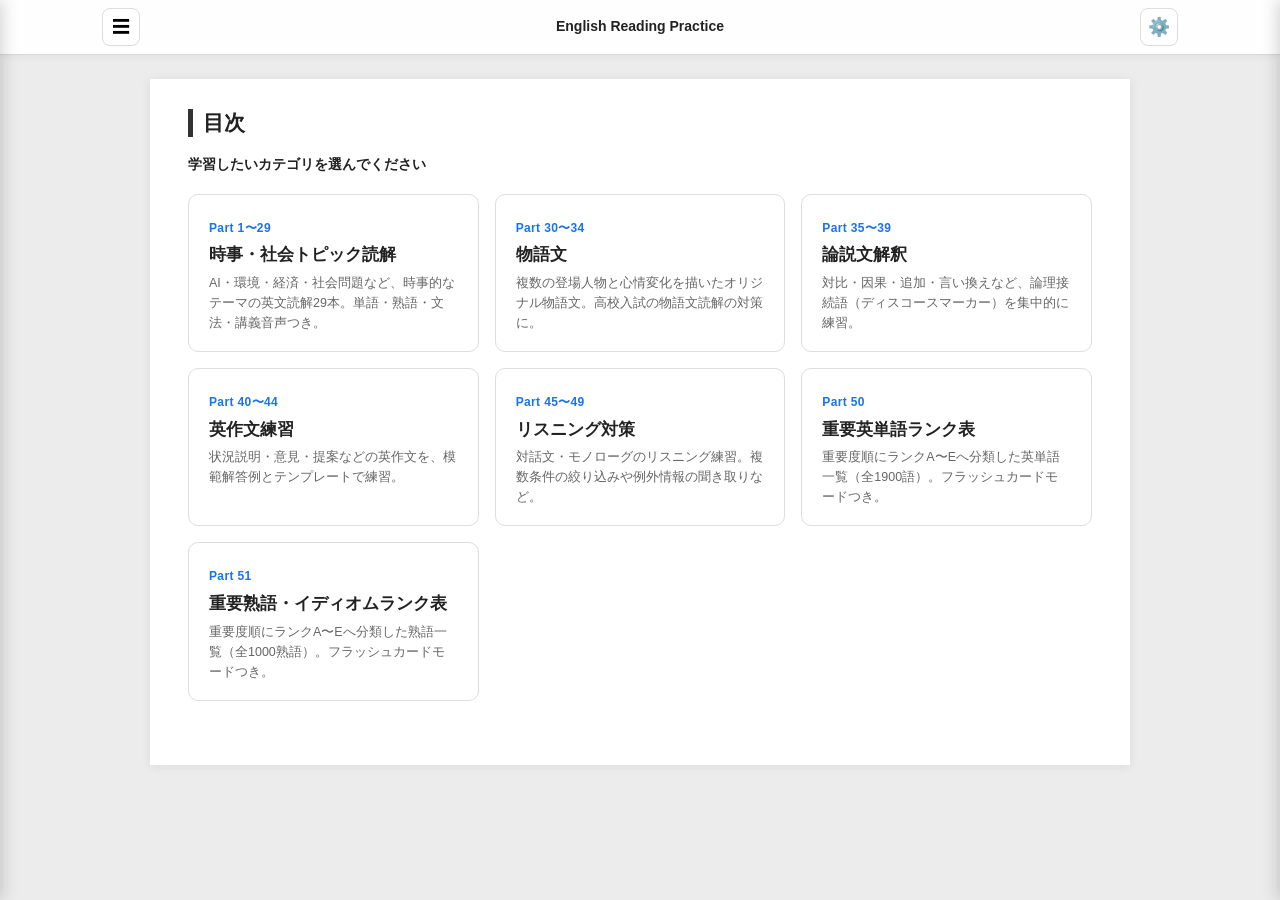
==== index.html @ 64e980f0 "voice更新 voice更新" ====
<!DOCTYPE html>

<html lang="ja">
<head>
<meta charset="utf-8"/>
<meta content="width=device-width, initial-scale=1, viewport-fit=cover" name="viewport"/>
<title>English Vocabulary &amp; Reading Practice</title>
<link href="https://egoaid.github.io/English-Vocabulary/" rel="canonical"/>
<meta content="https://egoaid.github.io/English-Vocabulary/" property="og:url"/>
<meta content="English Vocabulary &amp; Reading Practice" property="og:title"/>
<meta content="website" property="og:type"/>
<link href="manifest.json" rel="manifest"/>
<meta content="#222222" name="theme-color"/>
<meta content="yes" name="mobile-web-app-capable"/>
<meta content="yes" name="apple-mobile-web-app-capable"/>
<meta content="default" name="apple-mobile-web-app-status-bar-style"/>
<meta content="English Reading" name="apple-mobile-web-app-title"/>
<link href="icons/icon-192.png" rel="apple-touch-icon"/>
<link href="icons/icon-192.png" rel="icon" sizes="192x192" type="image/png"/>
<link href="icons/icon-512.png" rel="icon" sizes="512x512" type="image/png"/>
<link rel="stylesheet" href="styles.css"/>
</head>
<body>
<header class="screen-header">
<div class="screen-header-inner">
<button class="icon-btn" id="sidebarToggle" aria-label="目次を開く" title="目次">
<span class="icon-bars">&#9776;</span>
</button>
<strong class="app-title">English Reading Practice</strong>
<button class="icon-btn" id="settingsToggle" aria-label="設定を開く" title="設定">&#9881;&#65039;</button>
</div>
</header>

<div class="sidebar-backdrop" id="sidebarBackdrop"></div>
<aside class="sidebar" id="sidebar" aria-hidden="true">
<div class="sidebar-header">
<span>目次</span>
<button class="icon-btn" id="sidebarClose" aria-label="閉じる">&#10005;</button>
</div>
<nav class="sidebar-list" aria-label="Parts">
<a href="index.html" class="sidebar-link home-link"><span class="sidebar-num">&#127968;</span><span class="sidebar-title">ホーム（目次）</span></a>
<div class="sidebar-group-label">Part 1&ndash;29：時事・社会トピック読解</div>
<a href="reading-1.html#part-01" class="sidebar-link" data-target="part-01" data-file="reading-1.html"><span class="sidebar-num">01</span><span class="sidebar-title">Generative AI and English Learning</span></a>
<a href="reading-1.html#part-02" class="sidebar-link" data-target="part-02" data-file="reading-1.html"><span class="sidebar-num">02</span><span class="sidebar-title">Power Crisis and Renewable Energy</span></a>
<a href="reading-1.html#part-03" class="sidebar-link" data-target="part-03" data-file="reading-1.html"><span class="sidebar-num">03</span><span class="sidebar-title">Climate Change and Global Sustainability</span></a>
<a href="reading-1.html#part-04" class="sidebar-link" data-target="part-04" data-file="reading-1.html"><span class="sidebar-num">04</span><span class="sidebar-title">International Law and the Rule of Law</span></a>
<a href="reading-1.html#part-05" class="sidebar-link" data-target="part-05" data-file="reading-1.html"><span class="sidebar-num">05</span><span class="sidebar-title">Marriage Equality and Equal Rights</span></a>
<a href="reading-1.html#part-06" class="sidebar-link" data-target="part-06" data-file="reading-1.html"><span class="sidebar-num">06</span><span class="sidebar-title">Imperial Succession and Constitutional Monarchy</span></a>
<a href="reading-1.html#part-07" class="sidebar-link" data-target="part-07" data-file="reading-1.html"><span class="sidebar-num">07</span><span class="sidebar-title">Autonomous Weapons and Drone Warfare</span></a>
<a href="reading-1.html#part-08" class="sidebar-link" data-target="part-08" data-file="reading-1.html"><span class="sidebar-num">08</span><span class="sidebar-title">Korea-Japan Relations and Historical Memory</span></a>
<a href="reading-1.html#part-09" class="sidebar-link" data-target="part-09" data-file="reading-1.html"><span class="sidebar-num">09</span><span class="sidebar-title">China-Japan Relations and Economic Interdependence</span></a>
<a href="reading-1.html#part-10" class="sidebar-link" data-target="part-10" data-file="reading-1.html"><span class="sidebar-num">10</span><span class="sidebar-title">Nuclear Policy and Japan's Constitutional Debate</span></a>
<a href="reading-1.html#part-11" class="sidebar-link" data-target="part-11" data-file="reading-1.html"><span class="sidebar-num">11</span><span class="sidebar-title">Demographic Decline and an Aging Society</span></a>
<a href="reading-1.html#part-12" class="sidebar-link" data-target="part-12" data-file="reading-1.html"><span class="sidebar-num">12</span><span class="sidebar-title">Healthcare System Reform and Medical Challenges</span></a>
<a href="reading-1.html#part-13" class="sidebar-link" data-target="part-13" data-file="reading-1.html"><span class="sidebar-num">13</span><span class="sidebar-title">Childcare Support and Family Policy</span></a>
<a href="reading-1.html#part-14" class="sidebar-link" data-target="part-14" data-file="reading-1.html"><span class="sidebar-num">14</span><span class="sidebar-title">Hate Speech and Online Harassment</span></a>
<a href="reading-1.html#part-15" class="sidebar-link" data-target="part-15" data-file="reading-1.html"><span class="sidebar-num">15</span><span class="sidebar-title">Social Media and Political Polarization</span></a>
<a href="reading-1.html#part-16" class="sidebar-link" data-target="part-16" data-file="reading-1.html"><span class="sidebar-num">16</span><span class="sidebar-title">Democratic Backsliding and Authoritarianism</span></a>
<a href="reading-1.html#part-17" class="sidebar-link" data-target="part-17" data-file="reading-1.html"><span class="sidebar-num">17</span><span class="sidebar-title">Terrorism and National Security Responses</span></a>
<a href="reading-1.html#part-18" class="sidebar-link" data-target="part-18" data-file="reading-1.html"><span class="sidebar-num">18</span><span class="sidebar-title">Refugee Crisis and Humanitarian Obligations</span></a>
<a href="reading-1.html#part-19" class="sidebar-link" data-target="part-19" data-file="reading-1.html"><span class="sidebar-num">19</span><span class="sidebar-title">Labor Exploitation and Supply Chain Ethics</span></a>
<a href="reading-1.html#part-20" class="sidebar-link" data-target="part-20" data-file="reading-1.html"><span class="sidebar-num">20</span><span class="sidebar-title">Pandemic Preparedness and Public Health Resilience</span></a>
<a href="reading-1.html#part-21" class="sidebar-link" data-target="part-21" data-file="reading-1.html"><span class="sidebar-num">21</span><span class="sidebar-title">Mental Health and Psychological Resilience</span></a>
<a href="reading-1.html#part-22" class="sidebar-link" data-target="part-22" data-file="reading-1.html"><span class="sidebar-num">22</span><span class="sidebar-title">Automation, AI, and the Future of Work</span></a>
<a href="reading-1.html#part-23" class="sidebar-link" data-target="part-23" data-file="reading-1.html"><span class="sidebar-num">23</span><span class="sidebar-title">Space Exploration and International Cooperation</span></a>
<a href="reading-1.html#part-24" class="sidebar-link" data-target="part-24" data-file="reading-1.html"><span class="sidebar-num">24</span><span class="sidebar-title">Wealth Inequality and Economic Opportunity</span></a>
<a href="reading-1.html#part-25" class="sidebar-link" data-target="part-25" data-file="reading-1.html"><span class="sidebar-num">25</span><span class="sidebar-title">Language Diversity and Endangered Languages</span></a>
<a href="reading-1.html#part-26" class="sidebar-link" data-target="part-26" data-file="reading-1.html"><span class="sidebar-num">26</span><span class="sidebar-title">Study Abroad and Global Citizenship</span></a>
<a href="reading-1.html#part-27" class="sidebar-link" data-target="part-27" data-file="reading-1.html"><span class="sidebar-num">27</span><span class="sidebar-title">Ocean Conservation and Plastic Pollution</span></a>
<a href="reading-1.html#part-28" class="sidebar-link" data-target="part-28" data-file="reading-1.html"><span class="sidebar-num">28</span><span class="sidebar-title">Artificial Intelligence, Copyright, and Creative Work</span></a>
<a href="reading-1.html#part-29" class="sidebar-link" data-target="part-29" data-file="reading-1.html"><span class="sidebar-num">29</span><span class="sidebar-title">Gender Gap in the Workplace</span></a>
<div class="sidebar-group-label">Part 30&ndash;34：物語文</div>
<a href="reading-2.html#part-30" class="sidebar-link" data-target="part-30" data-file="reading-2.html"><span class="sidebar-num">30</span><span class="sidebar-title">物語文: Two Ways of Solving a Problem</span></a>
<a href="reading-2.html#part-31" class="sidebar-link" data-target="part-31" data-file="reading-2.html"><span class="sidebar-num">31</span><span class="sidebar-title">物語文: Finding a New Interest</span></a>
<a href="reading-2.html#part-32" class="sidebar-link" data-target="part-32" data-file="reading-2.html"><span class="sidebar-num">32</span><span class="sidebar-title">物語文: The Late Bicycle</span></a>
<a href="reading-2.html#part-33" class="sidebar-link" data-target="part-33" data-file="reading-2.html"><span class="sidebar-num">33</span><span class="sidebar-title">物語文: The Mosaic That Wouldn't Come Together</span></a>
<a href="reading-2.html#part-34" class="sidebar-link" data-target="part-34" data-file="reading-2.html"><span class="sidebar-num">34</span><span class="sidebar-title">物語文: A Question She Couldn't Answer</span></a>
<div class="sidebar-group-label">Part 35&ndash;39：論説文解釈</div>
<a href="reading-3.html#part-35" class="sidebar-link" data-target="part-35" data-file="reading-3.html"><span class="sidebar-num">35</span><span class="sidebar-title">論説文読解①: 対比・逆接の接続語</span></a>
<a href="reading-3.html#part-36" class="sidebar-link" data-target="part-36" data-file="reading-3.html"><span class="sidebar-num">36</span><span class="sidebar-title">論説文読解②: 因果関係の接続語</span></a>
<a href="reading-3.html#part-37" class="sidebar-link" data-target="part-37" data-file="reading-3.html"><span class="sidebar-num">37</span><span class="sidebar-title">論説文読解③: 追加の接続語</span></a>
<a href="reading-3.html#part-38" class="sidebar-link" data-target="part-38" data-file="reading-3.html"><span class="sidebar-num">38</span><span class="sidebar-title">論説文読解④: 言い換え・具体例の接続語</span></a>
<a href="reading-3.html#part-39" class="sidebar-link" data-target="part-39" data-file="reading-3.html"><span class="sidebar-num">39</span><span class="sidebar-title">論説文読解⑤: NOT型設問と文整序の総まとめ</span></a>
<div class="sidebar-group-label">Part 40&ndash;44：英作文練習</div>
<a href="reading-4.html#part-40" class="sidebar-link" data-target="part-40" data-file="reading-4.html"><span class="sidebar-num">40</span><span class="sidebar-title">英作文練習①: 二つの絵を比較する</span></a>
<a href="reading-4.html#part-41" class="sidebar-link" data-target="part-41" data-file="reading-4.html"><span class="sidebar-num">41</span><span class="sidebar-title">英作文練習②: 困っている人を助ける</span></a>
<a href="reading-4.html#part-42" class="sidebar-link" data-target="part-42" data-file="reading-4.html"><span class="sidebar-num">42</span><span class="sidebar-title">英作文練習③: 変化を説明する</span></a>
<a href="reading-4.html#part-43" class="sidebar-link" data-target="part-43" data-file="reading-4.html"><span class="sidebar-num">43</span><span class="sidebar-title">英作文練習④: 理由をつけて意見を述べる</span></a>
<a href="reading-4.html#part-44" class="sidebar-link" data-target="part-44" data-file="reading-4.html"><span class="sidebar-num">44</span><span class="sidebar-title">英作文練習⑤: 改善案を提案する</span></a>
<div class="sidebar-group-label">Part 45&ndash;49：リスニング対策</div>
<a href="reading-5.html#part-45" class="sidebar-link" data-target="part-45" data-file="reading-5.html"><span class="sidebar-num">45</span><span class="sidebar-title">リスニング対策①: 複数条件からの絞り込み</span></a>
<a href="reading-5.html#part-46" class="sidebar-link" data-target="part-46" data-file="reading-5.html"><span class="sidebar-num">46</span><span class="sidebar-title">リスニング対策②: 予定の調整と変更</span></a>
<a href="reading-5.html#part-47" class="sidebar-link" data-target="part-47" data-file="reading-5.html"><span class="sidebar-num">47</span><span class="sidebar-title">リスニング対策③: 施設・サービスの案内</span></a>
<a href="reading-5.html#part-48" class="sidebar-link" data-target="part-48" data-file="reading-5.html"><span class="sidebar-num">48</span><span class="sidebar-title">リスニング対策④: 順序・手順の説明</span></a>
<a href="reading-5.html#part-49" class="sidebar-link" data-target="part-49" data-file="reading-5.html"><span class="sidebar-num">49</span><span class="sidebar-title">リスニング対策⑤: 説明モノローグと例外情報</span></a>
<div class="sidebar-group-label">Part 50：重要英単語ランク表</div>
<a href="vocab-words.html#part-50" class="sidebar-link" data-target="part-50" data-file="vocab-words.html"><span class="sidebar-num">50</span><span class="sidebar-title">重要英単語ランク表（全1900語）</span></a>
<div class="sidebar-group-label">Part 51：重要熟語・イディオムランク表</div>
<a href="vocab-idioms.html#part-51" class="sidebar-link" data-target="part-51" data-file="vocab-idioms.html"><span class="sidebar-num">51</span><span class="sidebar-title">重要熟語・イディオムランク表（全1000熟語）</span></a>
</nav>
</aside>

<div class="settings-backdrop" id="settingsBackdrop"></div>
<aside class="settings-panel" id="settingsPanel" aria-hidden="true">
<div class="settings-header">
<span>設定</span>
<button class="icon-btn" id="settingsClose" aria-label="閉じる">&#10005;</button>
</div>
<div class="settings-body">
<button class="settings-btn" id="manualOpenBtn">&#128214; 使い方マニュアル</button>
<button class="settings-btn" id="printBtn">&#128424;&#65039; A4で印刷する</button>
<div class="settings-item">
<label for="rateSlider">読み上げ速度（英語・通常ボタン）</label>
<input id="rateSlider" max="1.1" min="0.5" step="0.05" type="range" value="0.92"/>
<span class="settings-value" id="rateValue">0.92</span>
</div>
<div class="settings-item">
<label for="slowRateSlider">読み上げ速度（英語・ゆっくりボタン）</label>
<input id="slowRateSlider" max="0.9" min="0.3" step="0.05" type="range" value="0.6"/>
<span class="settings-value" id="slowRateValue">0.60</span>
</div>
<div class="settings-item voice-select-item" id="maleVoiceSettingItem" style="display:none;">
<label for="maleVoiceSelect">男性の声</label>
<select id="maleVoiceSelect"></select>
<p class="settings-hint">Microsoft Online Natural音声 ※ Mac版Microsoft Edgeのみ</p>
</div>
<div class="settings-item voice-select-item" id="femaleVoiceSettingItem" style="display:none;">
<label for="femaleVoiceSelect">女性の声</label>
<select id="femaleVoiceSelect"></select>
<p class="settings-hint">Microsoft Online Natural音声 ※ Mac版Microsoft Edgeのみ</p>
</div>
<div class="settings-item settings-checkbox">
<label><input id="darkModeToggle" type="checkbox"/> ダークモード</label>
</div>
<div class="settings-item">
<label for="fsBgColorPicker">フルスクリーン暗記モードの背景色</label>
<input id="fsBgColorPicker" type="color" value="#0e1116"/>
</div>
<div class="settings-item">
<label for="fsHighlightColorPicker">単語ハイライトの色</label>
<input id="fsHighlightColorPicker" type="color" value="#ffd166"/>
</div>
<div class="settings-item">
<label for="fsHighlightStyleSelect">単語ハイライトの表示方法</label>
<select id="fsHighlightStyleSelect">
<option value="glow">光るエフェクト</option>
<option value="underline">下線</option>
</select>
</div>
<div class="settings-item">
<label for="fsRateSlider">フルスクリーン暗記モードの読み上げ速度</label>
<input id="fsRateSlider" max="1.5" min="0.3" step="0.05" type="range" value="0.50"/>
<span class="settings-value" id="fsRateValue">0.50</span>
</div>
<div class="settings-item">
<label for="fsMainFontSlider">フルスクリーン：英文・講義文の文字サイズ</label>
<input id="fsMainFontSlider" max="80" min="12" step="1" type="range" value="60"/>
<span class="settings-value" id="fsMainFontValue">60px</span>
</div>
<div class="settings-item">
<label for="fsMainTopMarginSlider">フルスクリーン：英文・講義文の上の余白</label>
<input id="fsMainTopMarginSlider" max="300" min="0" step="5" type="range" value="200"/>
<span class="settings-value" id="fsMainTopMarginValue">200px</span>
</div>
<div class="settings-item">
<label for="fsJaFontSlider">フルスクリーン：日本語字幕の文字サイズ</label>
<input id="fsJaFontSlider" max="60" min="10" step="1" type="range" value="40"/>
<span class="settings-value" id="fsJaFontValue">40px</span>
</div>
<div class="settings-item">
<label for="fsJaBottomMarginSlider">フルスクリーン：日本語字幕の下の余白</label>
<input id="fsJaBottomMarginSlider" max="250" min="0" step="5" type="range" value="150"/>
<span class="settings-value" id="fsJaBottomMarginValue">150px</span>
</div>
<div class="settings-item">
<label for="vocabFontSlider">単語帳・熟語帳の文字サイズ</label>
<input id="vocabFontSlider" max="24" min="10" step="1" type="range" value="14"/>
<span class="settings-value" id="vocabFontValue">14px</span>
</div>
<div class="settings-item">
<label for="fsCardRateSlider">フラッシュカードの読み上げ速度</label>
<input id="fsCardRateSlider" max="1.5" min="0.3" step="0.05" type="range" value="0.85"/>
<span class="settings-value" id="fsCardRateValue">0.85</span>
</div>
<div class="settings-item">
<label for="fsCardFontSlider">フラッシュカードの文字サイズ</label>
<input id="fsCardFontSlider" max="200" min="24" step="2" type="range" value="96"/>
<span class="settings-value" id="fsCardFontValue">96px</span>
</div>
<div class="settings-item settings-checkbox">
<label><input id="skipMasteredToggle" type="checkbox"/> フラッシュカードで暗記済みの単語・熟語を省略する</label>
</div>
<div class="settings-item settings-checkbox">
<label><input id="flashcardShuffleToggle" type="checkbox"/> フラッシュカードをランダムな順番で再生する</label>
</div>
<p class="settings-note">このアプリはオフラインでも利用できます（PWA対応）。ホーム画面に追加すると、アプリのように起動できます。</p>
</div>
</aside>

<div class="manual-overlay" id="manualOverlay" aria-hidden="true">
<div class="manual-dialog">
<div class="manual-header">
<span>使い方マニュアル</span>
<button class="icon-btn" id="manualCloseBtn" aria-label="閉じる">&#10005;</button>
</div>
<div class="manual-body">
<h3>本文中のマーカーの意味</h3>
<ul>
<li><strong>太字</strong> --- 重要単語。</li>
<li><strong class="idiom">波下線</strong> --- 熟語（Idiom Focuss）。</li>
<li><span class="ue-mark">青下線</span> --- Useful Expressions。</li>
<li><span class="gr-mark">緑点線</span> --- Grammar &amp; Reading Points。</li>
<li><span class="dm-mark">オレンジ点線</span> --- 論理接続語（ディスコースマーカー）。</li>
</ul>
<h3>フルスクリーン暗記モードの操作</h3>
<ul>
<li><strong>← / →キー</strong> --- 前後の項目に移動します。</li>
<li><strong>スペースキー</strong> --- 一時停止／再生を切り替えます。</li>
<li><strong>Escキー</strong> --- フルスクリーン暗記モードを終了します。</li>
<li>画面下部の <strong>⏮ ⏸ ⏭ ✕</strong> ボタンでも同じ操作ができます（✕ボタンで再生停止・終了します）。</li>
<li>1つのPartの再生が終わると、自動的に次のPartへ進みます。</li>
<li>発音中の英単語が光ってハイライトされ、日本語字幕が画面下に表示されます。ハイライトの色や表示方法（光るエフェクト／下線）は設定で変更できます。</li>
</ul>
<h3>読み上げボタンについて</h3>
<ul>
<li><strong>🔊 Listen / 🐢 Slow / 🔊 日本語 / 🔊 講義を聞く</strong> --- クリックすると再生が始まり、ボタンが点滅して「⏹ STOP」の表示に変わります。もう一度クリックすると停止します。</li>
<li>対話文では、話者ごとに声（男性・女性）が自動的に切り替わります。</li>
</ul>
<h3>一括再生・フルスクリーン暗記モード</h3>
<ul>
<li><strong>▶ この課を一括再生</strong> --- そのPartの英文・日本語訳・講義を順番に音声で流します。</li>
<li><strong>⛶ フルスクリーン暗記モード</strong> --- 全画面表示で、字幕とハイライトを見ながら暗記できます。</li>
</ul>
<h3>フラッシュカードで学習（単語・熟語ランク表）</h3>
<ul>
<li><strong>🎴 フラッシュカードで学習</strong> --- そのランクの単語（または熟語）を1つずつ全画面表示し、英語→日本語の順に読み上げます。</li>
<li>各単語・熟語の右上にある <strong>チェックマーク</strong> をタップすると「暗記済み」として記録できます（背景がグレーになり、文字に取り消し線が入ります）。</li>
<li>設定で「暗記済みを省略する」をオンにすると、チェック済みの単語・熟語はフラッシュカードで再生されなくなります。</li>
<li>設定で「ランダムな順番で再生する」をオンにすると、毎回シャッフルされた順番でカードが再生されます。</li>
</ul>
<h3>設定でできること</h3>
<ul>
<li>読み上げ速度（通常・ゆっくり・フルスクリーン・フラッシュカード）の変更</li>
<li>フルスクリーン暗記モード／フラッシュカードの文字サイズ・余白の変更（スマホとPCで別々に記憶されます）</li>
<li>フルスクリーン暗記モードの背景色・単語ハイライトの色と表示方法（光るエフェクト／下線）の変更</li>
<li>フラッシュカードで「暗記済み」をチェックした単語・熟語を省略する機能のオン・オフ</li>
<li>フラッシュカードをランダムな順番で再生する機能のオン・オフ</li>
<li>ダークモードの切り替え</li>
<li>Mac版Microsoft Edgeでは、より自然な発音の音声（男性・女性）を選択できる場合があります（下記参照）</li>
</ul>
<h3>Microsoft Online Natural音声について</h3>
<p>このアプリでは、<strong>Mac版Microsoft Edge</strong>でMicrosoft Online Natural音声が利用可能な場合、設定パネルに「男性の声」「女性の声」の選択欄が表示され、より自然な英語音声を選べます。</p>
<p><strong>現在、アプリでMicrosoft Online Natural音声を選択できるのはMac版Microsoft Edgeのみです。</strong>Chrome、Safari、Firefox、Windows版Edge、およびその他の環境では、この選択欄自体が表示されず、その環境で利用可能な通常の英語音声が自動的に使用されます（読み上げ自体はどのブラウザでも変わらず利用できます）。</p>
<p>Microsoft Online Natural音声はインターネット経由で提供されるため、ネットワーク環境などによって利用できない場合があります。その場合はアプリが自動的に通常の音声に切り替えます。</p>
</div>
</div>
</div>


<main>
<div class="pages-container" id="pagesContainer">
<section class="part" id="home">
<h2>目次</h2>
<h3>学習したいカテゴリを選んでください</h3>
<div class="category-grid">
<a href="reading-1.html" class="category-card"><span class="cat-range">Part 1〜29</span><h3>時事・社会トピック読解</h3><p>AI・環境・経済・社会問題など、時事的なテーマの英文読解29本。単語・熟語・文法・講義音声つき。</p></a><a href="reading-2.html" class="category-card"><span class="cat-range">Part 30〜34</span><h3>物語文</h3><p>複数の登場人物と心情変化を描いたオリジナル物語文。高校入試の物語文読解の対策に。</p></a><a href="reading-3.html" class="category-card"><span class="cat-range">Part 35〜39</span><h3>論説文解釈</h3><p>対比・因果・追加・言い換えなど、論理接続語（ディスコースマーカー）を集中的に練習。</p></a><a href="reading-4.html" class="category-card"><span class="cat-range">Part 40〜44</span><h3>英作文練習</h3><p>状況説明・意見・提案などの英作文を、模範解答例とテンプレートで練習。</p></a><a href="reading-5.html" class="category-card"><span class="cat-range">Part 45〜49</span><h3>リスニング対策</h3><p>対話文・モノローグのリスニング練習。複数条件の絞り込みや例外情報の聞き取りなど。</p></a><a href="vocab-words.html" class="category-card"><span class="cat-range">Part 50</span><h3>重要英単語ランク表</h3><p>重要度順にランクA〜Eへ分類した英単語一覧（全1900語）。フラッシュカードモードつき。</p></a><a href="vocab-idioms.html" class="category-card"><span class="cat-range">Part 51</span><h3>重要熟語・イディオムランク表</h3><p>重要度順にランクA〜Eへ分類した熟語一覧（全1000熟語）。フラッシュカードモードつき。</p></a>
</div>
</section>
</div>
</main>

<div class="fullscreen-player" id="fullscreenPlayer" aria-hidden="true">
<div class="fs-header">
<div class="fs-part-title" id="fsPartTitle"></div>
<span class="fs-lang-badge" id="fsLangBadge"></span>
</div>
<div class="fs-body">
<div class="fs-subtitle" id="fsSubtitle"></div>
</div>
<div class="fs-ja-subtitle" id="fsJaSubtitle"></div>
<div class="fs-controls">
<button type="button" id="fsPrevBtn" class="fs-nav-btn" title="前へ（←キー）">⏮</button>
<button type="button" id="fsPlayPauseBtn">⏸ 一時停止</button>
<button type="button" id="fsNextBtn" class="fs-nav-btn" title="次へ（→キー）">⏭</button>
<button type="button" id="fsCloseBtn">✕ 閉じる</button>
</div>
</div>

<script src="app.js"></script>
</body>
</html>
---- styles.css ----
:root {
    --ink: #222;
    --muted: #666;
    --line: #d9d9d9;
    --soft: #f5f5f5;
    --english-bg: #fafafa;
    --translation-bg: #f6f8fa;
    --fs-bg-color: #0e1116;
    --fs-main-font-size: 60px;
    --fs-main-top-margin: 200px;
    --fs-ja-font-size: 40px;
    --fs-ja-bottom-margin: 150px;
    --fs-card-font-size: 96px;
    --vocab-font-size: 14px;
  }

  * { box-sizing: border-box; }

  html {
    scroll-behavior: smooth;
  }

  body {
    margin: 0;
    color: var(--ink);
    background: #ececec;
    font-family: -apple-system, BlinkMacSystemFont, "Hiragino Sans",
      "Yu Gothic", "Noto Sans JP", "Meiryo", sans-serif;
    line-height: 1.7;
  }

  .screen-header {
    position: sticky;
    top: 0;
    z-index: 10;
    background: rgba(255,255,255,.96);
    border-bottom: 1px solid var(--line);
    box-shadow: 0 1px 8px rgba(0,0,0,.06);
  }

  .screen-header-inner {
    max-width: 1100px;
    margin: 0 auto;
    padding: 10px 18px;
  }

  .screen-title {
    display: flex;
    justify-content: space-between;
    gap: 12px;
    align-items: center;
  }

  .screen-title strong {
    font-size: 15px;
  }

  .print-button {
    border: 1px solid #aaa;
    background: white;
    border-radius: 6px;
    padding: 6px 11px;
    cursor: pointer;
  }

  .toc {
    display: flex;
    flex-wrap: wrap;
    gap: 6px;
    margin-top: 8px;
  }

  .toc a {
    color: #333;
    text-decoration: none;
    border: 1px solid #ddd;
    background: #fff;
    border-radius: 5px;
    padding: 2px 7px;
    font-size: 12px;
  }

  main {
    max-width: 980px;
    margin: 24px auto 60px;
    background: white;
    padding: 30px 38px;
    box-shadow: 0 1px 10px rgba(0,0,0,.08);
  }

  .cover {
    padding-bottom: 18px;
    margin-bottom: 22px;
    border-bottom: 2px solid #222;
  }

  .cover h1 {
    margin: 0 0 7px;
    font-family: Georgia, "Times New Roman", serif;
    font-size: 28px;
    line-height: 1.25;
  }

  .cover p {
    margin: 0;
    color: var(--muted);
    font-size: 13px;
  }

  .part {
    margin: 0 0 34px;
    break-inside: auto;
  }

  .part + .part {
    border-top: 1px solid #bbb;
    padding-top: 24px;
  }

  h2 {
    margin: 0 0 17px;
    font-size: 21px;
    line-height: 1.35;
    border-left: 5px solid #333;
    padding-left: 10px;
    break-after: avoid;
  }

  h3 {
    margin: 18px 0 9px;
    font-size: 14px;
    line-height: 1.35;
    break-after: avoid;
  }

  .para-pair {
    margin: 0 0 13px;
    break-inside: avoid;
    page-break-inside: avoid;
  }

  .english,
  .translation {
    padding: 10px 13px;
  }

  .english {
    background: var(--english-bg);
    border: 1px solid #e1e1e1;
    border-bottom: 0;
    font-family: Georgia, "Times New Roman", "Yu Mincho", serif;
    font-size: 12.2pt;
    line-height: 1.62;
  }

  .translation {
    background: var(--translation-bg);
    border: 1px solid #e1e1e1;
    color: #444;
    font-size: 10.4pt;
    line-height: 1.65;
  }

  strong {
    font-weight: 700;
  }

  .study-grid {
    margin-top: 16px;
  }

  .study-section {
    margin-top: 14px;
    break-inside: avoid;
    page-break-inside: avoid;
  }

  .vocab-grid {
    display: grid;
    grid-template-columns: repeat(3, minmax(0, 1fr));
    border-top: 1px solid var(--line);
    border-left: 1px solid var(--line);
  }

  .vocab-item {
    position: relative;
    padding: 7px 26px 7px 8px;
    border-right: 1px solid var(--line);
    border-bottom: 1px solid var(--line);
    display: flex;
    flex-direction: column;
    gap: 2px;
    font-size: var(--vocab-font-size, 14px);
    line-height: 1.45;
  }
  .mastered-check {
    position: absolute;
    top: 5px;
    right: 5px;
    width: 18px;
    height: 18px;
    border: 1px solid #c7c7c7;
    border-radius: 4px;
    background: #fff;
    cursor: pointer;
    font-size: 12px;
    line-height: 1;
    padding: 0;
    color: transparent;
    display: flex;
    align-items: center;
    justify-content: center;
    transition: background-color .15s ease, border-color .15s ease, color .15s ease;
  }
  .mastered-check:hover {
    border-color: #1a73e8;
  }
  .vocab-item.mastered {
    background: #f4f7fb;
  }
  .vocab-item.mastered .mastered-check {
    background: #1a73e8;
    border-color: #1a73e8;
    color: #fff;
  }
  .vocab-item.mastered .word,
  .vocab-item.mastered .meaning {
    opacity: .5;
    text-decoration: line-through;
  }
  body.dark-mode .mastered-check {
    background: #24262c;
    border-color: #3a3d44;
  }
  body.dark-mode .vocab-item.mastered {
    background: #20242b;
  }
  body.dark-mode .vocab-item.mastered .mastered-check {
    background: #3f8cff;
    border-color: #3f8cff;
  }
  .vocab-item-head {
    display: flex;
    align-items: center;
    gap: 6px;
  }

  .vocab-item .word {
    font-family: Georgia, "Times New Roman", serif;
    font-weight: 700;
    white-space: nowrap;
  }

  .vocab-item .meaning {
    color: #555;
    padding-left: 28px;
  }
  .vocab-speak-btn {
    border: 1px solid #bbb;
    background: #fff;
    border-radius: 50%;
    width: 22px;
    height: 22px;
    min-width: 22px;
    cursor: pointer;
    font-size: 11px;
    line-height: 1;
    padding: 0;
    display: inline-flex;
    align-items: center;
    justify-content: center;
  }
  .vocab-speak-btn:hover {
    background: #eef3ff;
    border-color: #1a73e8;
  }
  .vocab-speak-btn.speaking {
    background: #eaf1ff;
    border-color: #1a73e8;
    animation: speakPulse 1.15s ease-in-out infinite;
  }
  .rank-nav {
    display: flex;
    flex-wrap: wrap;
    gap: 8px;
    margin: 4px 0 18px;
    position: sticky;
    top: 0;
    background: #fff;
    padding: 8px 0;
    z-index: 5;
  }
  .rank-nav a {
    border: 1px solid #ccc;
    border-radius: 16px;
    padding: 5px 16px;
    text-decoration: none;
    color: #333;
    font-size: 13px;
    font-weight: 600;
  }
  .rank-nav a:hover {
    background: #eef3ff;
    border-color: #1a73e8;
  }
  .rank-heading {
    margin: 30px 0 4px;
    padding: 8px 12px;
    background: #f0f4fa;
    border-left: 5px solid #1a73e8;
    font-size: 16px;
    scroll-margin-top: 60px;
  }
  .rank-heading .rank-desc {
    font-weight: 400;
    font-size: 12.5px;
    color: #666;
    margin-left: 8px;
  }
  body.dark-mode .rank-nav {
    background: #1f2126;
  }
  body.dark-mode .rank-heading {
    background: #1c2a38;
  }
  body.dark-mode .vocab-speak-btn {
    background: #24262c;
    color: #e6e6e6;
    border-color: #3a3d44;
  }

  .compact-list {
    margin: 0;
    padding-left: 20px;
    font-size: 10pt;
    line-height: 1.55;
  }

  .compact-list li {
    margin: 3px 0;
  }

  .grammar-section {
    margin-bottom: 3px;
  }

  strong.idiom {
    text-decoration: underline;
    text-decoration-style: wavy;
    text-decoration-color: #c0392b;
    text-underline-offset: 3px;
  }
  .ue-mark {
    border-bottom: 2px solid #1a73e8;
    padding-bottom: 1px;
  }
  .gr-mark {
    border-bottom: 2px dashed #2e7d32;
    padding-bottom: 1px;
  }
  .dm-mark {
    border-bottom: 2px dotted #e65100;
    padding-bottom: 1px;
    color: #b34700;
  }
  .ja-audio-line {
    margin: -2px 0 8px;
  }
  .batch-play-bar {
    display: flex;
    flex-wrap: wrap;
    gap: 8px;
    margin: 0 0 14px;
  }
  .batch-play-btn {
    display: inline-flex;
    align-items: center;
    gap: 6px;
    border: 1px solid #1a73e8;
    background: #eef3ff;
    color: #1a4fb4;
    border-radius: 16px;
    padding: 6px 14px;
    cursor: pointer;
    font-size: 12.5px;
    font-weight: 600;
  }
  .batch-play-btn:hover {
    background: #dbe7ff;
  }
  .batch-play-btn.fullscreen-btn {
    border-color: #444;
    background: #f2f2f2;
    color: #222;
  }
  .batch-play-btn.fullscreen-btn:hover {
    background: #e4e4e4;
  }
  .batch-play-btn.playing {
    background: #1a73e8;
    color: #fff;
  }
  body.dark-mode .batch-play-btn {
    background: #1c2a38;
    color: #cfe0ff;
  }
  body.dark-mode .batch-play-btn.fullscreen-btn {
    background: #262626;
    color: #eee;
  }

  /* ---------- Fullscreen memorization player ---------- */
  .fullscreen-player {
    display: none;
    position: fixed;
    inset: 0;
    z-index: 200;
    background: var(--fs-bg-color, #0e1116);
    color: #f4f4f4;
    flex-direction: column;
    box-sizing: border-box;
    text-align: center;
    overflow: hidden;
  }
  .fullscreen-player.open {
    display: flex;
  }
  .fs-header {
    flex: 0 0 auto;
    padding: max(10px, env(safe-area-inset-top)) 6vw 2px;
  }
  .fs-part-title {
    font-size: 13px;
    letter-spacing: .04em;
    color: #9fb4d8;
    text-align: center;
  }
  .fs-lang-badge {
    display: none;
    font-size: 13px;
    font-weight: 600;
    letter-spacing: .04em;
    color: #ffd27f;
    border: 1px solid #ffd27f;
    border-radius: 12px;
    padding: 2px 14px;
    margin-top: 6px;
  }
  .fs-lang-badge.show {
    display: inline-block;
  }
  .fs-body {
    flex: 1 1 auto;
    min-height: 0;
    display: flex;
    align-items: flex-start;
    justify-content: center;
    overflow: hidden;
    padding: 0 4vw 30px;
  }
  .fs-subtitle {
    font-size: clamp(14px, var(--fs-main-font-size, 32px), 68px);
    line-height: 1.55;
    font-family: Georgia, "Times New Roman", "Hiragino Sans", "Noto Sans JP", serif;
    max-width: 88vw;
    max-height: 100%;
    overflow: visible;
    word-wrap: break-word;
    padding: 28px 16px 0;
    box-sizing: border-box;
    margin-top: var(--fs-main-top-margin, 10px);
  }
  .fs-word {
    display: inline-block;
    border-radius: 6px;
    padding: 0 4px;
    /* The 3px transparent border-bottom lives on the base rule (not just
       .active) so its width never changes when .active is toggled -- only
       its color does. If the border-bottom were added only in .active,
       the border-width would jump from 0 to 3px instantly (width isn't in
       the transition list) while border-color was still animating in from
       its default "currentColor", producing a one-frame flash of a solid
       underline before it faded to transparent in glow mode. */
    border-bottom: 3px solid transparent;
    transition: background-color .25s ease, box-shadow .25s ease, color .25s ease, border-color .25s ease;
  }
  .fs-word.active {
    background-color: rgba(var(--fs-highlight-rgb, 255, 209, 102), 0.32);
    box-shadow: 0 0 22px 6px rgba(var(--fs-highlight-rgb, 255, 209, 102), 0.45);
    color: #fff8e6;
  }
  /* Alternative highlight style: a plain underline instead of the glow,
     selectable from Settings for readers who find the glow distracting. */
  .fullscreen-player.highlight-underline .fs-word.active {
    background-color: transparent;
    box-shadow: none;
    color: #fff;
    border-bottom-color: rgba(var(--fs-highlight-rgb, 255, 209, 102), 0.95);
    /* Square off the underline's ends: .fs-word normally has a 6px
       border-radius (for the glow style's rounded highlight box), but that
       same radius also curves the bottom-left/bottom-right corners of the
       border-bottom line, making the underline's ends look rounded. */
    border-radius: 0;
  }
  .fs-ja-subtitle {
    flex: 0 0 auto;
    margin: 0 6vw var(--fs-ja-bottom-margin, 10px);
    background: rgba(0, 0, 0, 0.55);
    color: #ffe9b3;
    font-size: clamp(11px, var(--fs-ja-font-size, 20px), 44px);
    line-height: 1.5;
    font-family: "Hiragino Sans", "Yu Gothic", "Noto Sans JP", sans-serif;
    padding: 9px 18px;
    border-radius: 10px;
    max-width: 88vw;
    display: none;
  }
  .fs-ja-subtitle.show {
    display: block;
    align-self: center;
  }
  .fs-controls {
    flex: 0 0 auto;
    display: flex;
    align-items: center;
    justify-content: center;
    gap: 10px;
    flex-wrap: wrap;
    padding: 6px 4vw max(14px, env(safe-area-inset-bottom));
  }
  .fs-controls button {
    border: 1px solid #556277;
    background: #1a1f28;
    color: #f4f4f4;
    border-radius: 22px;
    padding: 9px 18px;
    font-size: 14px;
    cursor: pointer;
  }
  .fs-controls button:hover {
    background: #263042;
  }
  .fs-controls button.fs-nav-btn {
    padding: 9px 15px;
    font-size: 16px;
  }
  @media (max-width: 700px) {
    .fs-header { padding-top: max(8px, env(safe-area-inset-top)); }
    .fs-subtitle { padding: 16px 8px 0; }
    .fs-ja-subtitle { margin-left: 4vw; margin-right: 4vw; }
    .fs-controls button { padding: 8px 13px; font-size: 13px; }
    .fs-controls button.fs-nav-btn { padding: 8px 12px; }
  }
  @media print {
    .batch-play-bar, .fullscreen-player, .ja-audio-line, .mastered-check {
      display: none !important;
    }
  }

  /* Flashcard mode: word/meaning are shown alone, so center them both
     horizontally and vertically instead of using the paragraph-style
     top-anchored layout (with its large margin) meant for reading passages. */
  .fullscreen-player.card-mode .fs-body {
    align-items: center;
  }
  .fullscreen-player.card-mode .fs-subtitle {
    margin: 0;
    padding: 0 20px;
    width: 100%;
    max-width: 92vw;
    display: flex;
    align-items: center;
    justify-content: center;
    text-align: center;
    line-height: 1.35;
    font-size: clamp(18px, var(--fs-card-font-size, 96px), 200px);
  }

  .audio-line {
    margin: 0 0 4px;
  }
  .speak-btn {
    display: inline-flex;
    align-items: center;
    gap: 5px;
    border: 1px solid #bbb;
    background: #fff;
    border-radius: 14px;
    padding: 3px 10px;
    cursor: pointer;
    font-size: 11px;
    color: #333;
    line-height: 1.4;
  }
  .speak-btn:hover {
    background: #eef3ff;
    border-color: #1a73e8;
  }
  .speak-btn.speaking {
    background: #eaf1ff;
    border-color: #1a73e8;
    color: #0b3f9e;
    font-weight: 600;
    animation: speakPulse 1.15s ease-in-out infinite;
  }
  @keyframes speakPulse {
    0%, 100% { box-shadow: 0 0 0 0 rgba(26,115,232,0.35); }
    50% { box-shadow: 0 0 0 7px rgba(26,115,232,0); }
  }
  body.dark-mode .speak-btn.speaking {
    background: #1c2a38;
    color: #cfe0ff;
  }
  .speak-btn.lecture-speak-btn {
    margin-bottom: 8px;
  }
  .lecture-section {
    margin-top: 14px;
    background: #f2f6fb;
    border: 1px solid #d7e3f0;
    border-radius: 4px;
    padding: 10px 14px 12px;
  }
  .lecture-section h3 {
    margin-top: 0;
  }
  .lecture-script p {
    margin: 0 0 8px;
    font-size: 10.3pt;
    line-height: 1.75;
    color: #222;
  }
  @media print {
    .speak-btn, .lecture-section {
      display: none !important;
    }
  }
  .legend {
    font-size: 11px;
    color: #444;
    margin-top: 10px;
    display: flex;
    flex-wrap: wrap;
    gap: 14px;
  }
  .legend span.key {
    display: inline-flex;
    align-items: center;
    gap: 5px;
  }
  .legend .swatch {
    padding: 0 4px;
  }
  @media print {
    .legend { font-size: 8pt; }
  }

  @media (max-width: 700px) {
    main {
      margin: 0;
      padding: 22px 17px 40px;
      box-shadow: none;
    }
    .screen-header-inner {
      padding: 9px 12px;
    }
    .vocab-grid {
      grid-template-columns: repeat(2, minmax(0, 1fr));
    }
    .english {
      font-size: 11.5pt;
    }
  }

  @media print {
    @page {
      size: A4;
      margin: 12mm 12mm 13mm 12mm;
    }

    html, body {
      background: white !important;
    }

    body {
      font-size: 10pt;
    }

    .screen-header {
      display: none !important;
    }

    main {
      max-width: none;
      margin: 0;
      padding: 0;
      box-shadow: none;
      background: white;
    }

    .cover {
      padding-bottom: 9px;
      margin-bottom: 14px;
    }

    .cover h1 {
      font-size: 20pt;
    }

    .cover p {
      font-size: 9pt;
    }

    .part {
      margin-bottom: 20px;
    }

    .part + .part {
      padding-top: 14px;
    }

    h2 {
      font-size: 15pt;
      margin-bottom: 10px;
    }

    h3 {
      font-size: 10.5pt;
      margin: 11px 0 6px;
    }

    .para-pair {
      margin-bottom: 8px;
      break-inside: avoid;
      page-break-inside: avoid;
    }

    .english {
      padding: 7px 9px;
      font-size: 10.2pt;
      line-height: 1.48;
    }

    .translation {
      padding: 6px 9px;
      font-size: 8.8pt;
      line-height: 1.5;
    }

    .vocab-item {
      padding: 4px 6px;
      font-size: 8.2pt;
      line-height: 1.35;
    }

    .compact-list {
      font-size: 8.3pt;
      line-height: 1.4;
    }

    .compact-list li {
      margin: 1px 0;
    }

    .study-section {
      margin-top: 9px;
    }

    /*
      The important print rule:
      an English paragraph and its Japanese translation are one unit.
      They are not allowed to split across printed pages.
    */
    .para-pair {
      break-inside: avoid-page;
      page-break-inside: avoid;
    }

    h2, h3 {
      break-after: avoid-page;
      page-break-after: avoid;
    }
  }



@media print {
  @page {
    size: A4 portrait;
    margin: 10mm;
  }

  html, body {
    width: 210mm;
    margin: 0;
    padding: 0;
  }

  /* Each chapter/major section is kept together on one printed page. */
  .chapter,
  section.chapter,
  .lesson,
  .part,
  .unit {
    break-before: page;
    page-break-before: always;
    break-inside: avoid;
    page-break-inside: avoid;
    height: 277mm;
    max-height: 277mm;
    overflow: hidden;
    box-sizing: border-box;
  }

  /* Prevent the first chapter from creating a blank page. */
  body > .chapter:first-child,
  body > section.chapter:first-child,
  body > .lesson:first-child,
  body > .part:first-child,
  body > .unit:first-child {
    break-before: auto;
    page-break-before: auto;
  }

  /* Keep the complete Grammar & Reading Points block together on A4. */
  .study-grid {
    break-inside: avoid-page;
    page-break-inside: avoid;
    display: block;
  }

  .study-section,
  .grammar-section {
    break-inside: avoid-page;
    page-break-inside: avoid;
  }

  .reading-section,
  .example,
  .question,
  .card {
    break-inside: avoid-page;
    page-break-inside: avoid;
  }

  /* If there is not enough room at the bottom of an A4 page,
     move the entire study block instead of cutting Grammar & Reading Points. */
  .part {
    orphans: 4;
    widows: 4;
  }

  .study-grid {
    break-before: auto;
    break-after: auto;
  }

  .study-grid > .study-section + .study-section {
    break-before: avoid-page;
    page-break-before: avoid;
  }
  /* Compact the study-point blocks for A4 printing so they fit without being cut. */
  .study-grid .study-section,
  .study-grid .grammar-section,
  .study-grid .study-section h3,
  .study-grid .grammar-section h3,
  .study-grid .study-section li,
  .study-grid .grammar-section li {
    font-size: 8pt !important;
  }

  /* The bold English expressions were visually too large because
     <strong> can retain a larger inherited print size. */
  .study-grid .study-section strong,
  .study-grid .grammar-section strong {
    font-size: 8pt !important;
    line-height: 1.15 !important;
  }

  .study-grid .study-section h3,
  .study-grid .grammar-section h3 {
    margin-top: 0 !important;
    margin-bottom: 4px !important;
  }

  .study-grid .study-section,
  .study-grid .grammar-section {
    margin-top: 6px !important;
    margin-bottom: 3px !important;
  }

  .study-grid .compact-list {
    margin-top: 0 !important;
    margin-bottom: 0 !important;
  }

  .study-grid .compact-list li {
    margin: 1px 0 !important;
  }

}



:root {
  /* 印刷時の文字サイズ。ここを変更すると全体を調整できます。 */
  --print-font-size: 12pt;
}

@media print {
  /* 印刷時は、この1つのパラメーターを基準に全テキストを拡大・縮小する。
     個別クラスに設定された固定値より優先させるため !important を使用。 */
  body,
  body * {
    font-size: var(--print-font-size) !important;
  }

  /* 見出しなどは本文より相対的に大きくする。
     これらも同じパラメーターから計算するので一括調整可能。 */
  h1 { font-size: calc(var(--print-font-size) * 1.8) !important; }
  h2 { font-size: calc(var(--print-font-size) * 1.5) !important; }
  h3 { font-size: calc(var(--print-font-size) * 1.15) !important; }

  /* 印刷用パラメーターを変更した際にも行間を確保 */
  body * {
    line-height: 1.45;
  }
}



@media print {
  .study-grid .study-section,
  .study-grid .grammar-section,
  .study-grid .study-section h3,
  .study-grid .grammar-section h3,
  .study-grid .study-section li,
  .study-grid .grammar-section li,
  .study-grid .study-section strong,
  .study-grid .grammar-section strong {
    font-size: 8pt !important;
  }
  .study-grid .study-section,
  .study-grid .grammar-section {
    line-height: 1.25 !important;
  }
}



@media print {
  .study-grid .study-section,
  .study-grid .grammar-section,
  .study-grid .study-section h3,
  .study-grid .grammar-section h3,
  .study-grid .study-section li,
  .study-grid .grammar-section li,
  .study-grid .study-section strong,
  .study-grid .grammar-section strong {
    font-size: 8pt !important;
    line-height: 1.25 !important;
  }
}



@media print {
  .study-grid .study-section,
  .study-grid .grammar-section,
  .study-grid .study-section h3,
  .study-grid .grammar-section h3,
  .study-grid .study-section li,
  .study-grid .grammar-section li,
  .study-grid .study-section strong,
  .study-grid .grammar-section strong {
    font-size: 8pt !important;
    line-height: 1.25 !important;
  }
}



@media print {
  .study-grid .study-section,
  .study-grid .grammar-section,
  .study-grid .study-section h3,
  .study-grid .grammar-section h3,
  .study-grid .study-section li,
  .study-grid .grammar-section li,
  .study-grid .study-section strong,
  .study-grid .grammar-section strong {
    font-size: 8pt !important;
    line-height: 1.25 !important;
  }
}



@media print {
  .study-grid .study-section,
  .study-grid .grammar-section,
  .study-grid .study-section h3,
  .study-grid .grammar-section h3,
  .study-grid .study-section li,
  .study-grid .grammar-section li,
  .study-grid .study-section strong,
  .study-grid .grammar-section strong {
    font-size: 8pt !important;
    line-height: 1.25 !important;
  }
}



  /* ---------- Compact header ---------- */
  .screen-header-inner {
    display: flex;
    align-items: center;
    justify-content: space-between;
    gap: 10px;
    padding: 8px 12px;
  }
  .icon-btn {
    border: 1px solid #ddd;
    background: #fff;
    border-radius: 8px;
    width: 38px;
    height: 38px;
    font-size: 18px;
    line-height: 1;
    display: inline-flex;
    align-items: center;
    justify-content: center;
    cursor: pointer;
    flex: 0 0 auto;
  }
  .icon-btn:hover { background: #f2f2f2; }
  .app-title {
    font-size: 14px;
    flex: 1 1 auto;
    text-align: center;
    white-space: nowrap;
    overflow: hidden;
    text-overflow: ellipsis;
  }

  /* ---------- Sidebar (table of contents) ---------- */
  .sidebar {
    position: fixed;
    top: 0;
    left: 0;
    bottom: 0;
    width: 280px;
    max-width: 82vw;
    background: #fff;
    box-shadow: 2px 0 16px rgba(0,0,0,.18);
    transform: translateX(-100%);
    transition: transform .25s ease;
    z-index: 60;
    display: flex;
    flex-direction: column;
  }
  .sidebar.open { transform: translateX(0); }
  .sidebar-header {
    display: flex;
    align-items: center;
    justify-content: space-between;
    padding: 12px 14px;
    border-bottom: 1px solid #e5e5e5;
    font-weight: 700;
  }
  .sidebar-list {
    overflow-y: auto;
    flex: 1 1 auto;
    padding: 6px 0;
  }
  .sidebar-link {
    display: flex;
    align-items: baseline;
    gap: 8px;
    padding: 10px 14px;
    text-decoration: none;
    color: #222;
    border-left: 3px solid transparent;
    font-size: 13px;
    line-height: 1.4;
  }
  .sidebar-link:hover { background: #f5f5f5; }
  .sidebar-link.active {
    border-left-color: #1a73e8;
    background: #eef3ff;
    font-weight: 700;
  }
  .sidebar-num {
    flex: 0 0 auto;
    color: #888;
    font-family: Georgia, serif;
    font-size: 11px;
  }
  .sidebar-backdrop, .settings-backdrop {
    position: fixed;
    inset: 0;
    background: rgba(0,0,0,.35);
    opacity: 0;
    pointer-events: none;
    transition: opacity .25s ease;
    z-index: 55;
  }
  .sidebar-backdrop.open, .settings-backdrop.open {
    opacity: 1;
    pointer-events: auto;
  }

  /* ---------- Settings panel ---------- */
  .settings-panel {
    position: fixed;
    top: 0;
    right: 0;
    bottom: 0;
    width: 300px;
    max-width: 86vw;
    background: #fff;
    box-shadow: -2px 0 16px rgba(0,0,0,.18);
    transform: translateX(100%);
    transition: transform .25s ease;
    z-index: 60;
    display: flex;
    flex-direction: column;
  }
  .settings-panel.open { transform: translateX(0); }
  .settings-header {
    display: flex;
    align-items: center;
    justify-content: space-between;
    padding: 12px 14px;
    border-bottom: 1px solid #e5e5e5;
    font-weight: 700;
  }
  .settings-body {
    padding: 16px;
    overflow-y: auto;
  }
  .settings-btn {
    display: block;
    width: 100%;
    padding: 10px 12px;
    margin-bottom: 18px;
    border: 1px solid #aaa;
    background: #fff;
    border-radius: 8px;
    font-size: 14px;
    cursor: pointer;
  }
  .settings-btn:hover { background: #f2f2f2; }
  .settings-item {
    margin-bottom: 18px;
  }
  .settings-item label {
    display: block;
    font-size: 12.5px;
    color: #444;
    margin-bottom: 6px;
  }
  .settings-item input[type="range"] {
    width: 100%;
  }
  .settings-item select {
    width: 100%;
    padding: 6px 8px;
    border: 1px solid #ccc;
    border-radius: 6px;
    background: #fff;
    font-size: 13px;
    color: var(--ink);
  }
  body.dark-mode .settings-item select {
    background: #24262c;
    border-color: #3a3d44;
    color: #e6e6e6;
  }
  .settings-value {
    font-size: 11px;
    color: #888;
  }
  .settings-hint {
    font-size: 10.5px;
    color: #888;
    margin: 5px 0 0;
  }
  body.dark-mode .settings-hint { color: #999; }
  .settings-checkbox label {
    display: flex;
    align-items: center;
    gap: 8px;
  }
  .settings-note {
    font-size: 11.5px;
    color: #777;
    line-height: 1.6;
    border-top: 1px solid #eee;
    padding-top: 12px;
    margin-top: 8px;
  }

  /* ---------- Manual (usage instructions) overlay ---------- */
  .manual-overlay {
    display: none;
    position: fixed;
    inset: 0;
    z-index: 300;
    background: rgba(0, 0, 0, 0.55);
    align-items: center;
    justify-content: center;
    padding: 24px 16px;
    box-sizing: border-box;
  }
  .manual-overlay.open {
    display: flex;
  }
  .manual-dialog {
    background: #fff;
    color: #222;
    width: 100%;
    max-width: 560px;
    max-height: 84vh;
    border-radius: 12px;
    box-shadow: 0 8px 40px rgba(0,0,0,.35);
    display: flex;
    flex-direction: column;
    overflow: hidden;
  }
  .manual-header {
    display: flex;
    align-items: center;
    justify-content: space-between;
    padding: 14px 16px;
    border-bottom: 1px solid #e5e5e5;
    font-weight: 700;
    flex: 0 0 auto;
  }
  .manual-body {
    padding: 16px 20px 22px;
    overflow-y: auto;
  }
  .manual-body h3 {
    margin: 18px 0 8px;
    font-size: 14px;
  }
  .manual-body h3:first-child {
    margin-top: 0;
  }
  .manual-body ul {
    margin: 0;
    padding-left: 20px;
    font-size: 13px;
    line-height: 1.7;
  }
  .manual-body li {
    margin: 4px 0;
  }
  body.dark-mode .manual-dialog {
    background: #1f2126;
    color: #e6e6e6;
  }
  body.dark-mode .manual-header {
    border-color: #34363c;
  }

  /* ---------- Slow-speech button ---------- */
  .audio-line {
    display: flex;
    gap: 6px;
    flex-wrap: wrap;
  }
  .slow-btn {
    opacity: .85;
  }

  /* ---------- Dark mode ---------- */
  body.dark-mode {
    background: #16181c;
  }
  body.dark-mode main,
  body.dark-mode .sidebar,
  body.dark-mode .settings-panel,
  body.dark-mode .screen-header {
    background: #1f2126;
    color: #e6e6e6;
  }
  body.dark-mode .english {
    background: #24262c;
    border-color: #34363c;
  }
  body.dark-mode .translation {
    background: #202329;
    border-color: #34363c;
    color: #c7c7c7;
  }
  body.dark-mode .lecture-section {
    background: #1c2a38;
    border-color: #2a3b4d;
  }
  body.dark-mode .sidebar-link { color: #e6e6e6; }
  body.dark-mode .sidebar-link:hover { background: #2a2d33; }
  body.dark-mode .icon-btn,
  body.dark-mode .settings-btn { background: #24262c; color: #e6e6e6; border-color: #3a3d44; }

  /* ---------- Mobile: one Part per swipeable page ---------- */
  @media screen and (max-width: 700px) {
    main {
      padding: 0;
      margin: 0;
    }
    .pages-container {
      display: flex;
      flex-direction: row;
      overflow-x: auto;
      overflow-y: hidden;
      scroll-snap-type: x mandatory;
      -webkit-overflow-scrolling: touch;
      scroll-behavior: smooth;
      height: calc(100vh - var(--header-h, 52px));
      height: calc(100dvh - var(--header-h, 52px));
    }
    .pages-container > .cover,
    .pages-container > .part {
      flex: 0 0 100%;
      width: 100%;
      max-width: 100%;
      scroll-snap-align: start;
      scroll-snap-stop: always;
      overflow-y: auto;
      -webkit-overflow-scrolling: touch;
      box-sizing: border-box;
      padding: 20px 17px 40px;
    }
    .pages-container > .part + .part {
      border-top: none;
      padding-top: 20px;
    }
  }

  @media print {
    .icon-btn, .sidebar, .sidebar-backdrop,
    .settings-panel, .settings-backdrop {
      display: none !important;
    }
    .pages-container,
    .pages-container > .cover,
    .pages-container > .part {
      display: block !important;
      height: auto !important;
      max-height: none !important;
      overflow: visible !important;
      width: auto !important;
    }
  }

/* ---------- Multi-page sidebar additions ---------- */
.sidebar-group-label {
  padding: 12px 14px 4px;
  font-size: 11px;
  font-weight: 700;
  color: #888;
  letter-spacing: .03em;
  border-top: 1px solid #eee;
  margin-top: 4px;
}
.sidebar-group-label:first-of-type {
  border-top: none;
  margin-top: 0;
}
.sidebar-link.home-link {
  font-weight: 700;
  border-bottom: 1px solid #eee;
  padding-bottom: 12px;
  margin-bottom: 4px;
}
body.dark-mode .sidebar-group-label {
  color: #9aa4b2;
  border-color: #34363c;
}
body.dark-mode .sidebar-link.home-link {
  border-color: #34363c;
}

/* ---------- Landing page category cards ---------- */
.category-grid {
  display: grid;
  grid-template-columns: repeat(auto-fill, minmax(260px, 1fr));
  gap: 16px;
  margin-top: 20px;
}
.category-card {
  display: block;
  border: 1px solid #ddd;
  border-radius: 10px;
  padding: 18px 20px;
  text-decoration: none;
  color: inherit;
  background: #fff;
  transition: box-shadow .2s ease, border-color .2s ease;
}
.category-card:hover {
  box-shadow: 0 4px 16px rgba(0,0,0,.1);
  border-color: #1a73e8;
}
.category-card .cat-range {
  font-size: 12px;
  color: #1a73e8;
  font-weight: 700;
  letter-spacing: .03em;
}
.category-card h3 {
  margin: 4px 0 6px;
  font-size: 17px;
}
.category-card p {
  margin: 0;
  font-size: 12.5px;
  color: #666;
  line-height: 1.6;
}
body.dark-mode .category-card {
  background: #1f2126;
  border-color: #34363c;
}
body.dark-mode .category-card p {
  color: #aab;
}

/* ---------- Vocab flashcard fullscreen mode ---------- */
.rank-flashcard-btn {
  display: inline-flex;
  align-items: center;
  gap: 6px;
  border: 1px solid #1a73e8;
  background: #eef3ff;
  color: #1a4fb4;
  border-radius: 16px;
  padding: 5px 14px;
  cursor: pointer;
  font-size: 12.5px;
  font-weight: 600;
  margin-left: 10px;
}
.rank-flashcard-btn:hover {
  background: #dbe7ff;
}
.vocab-loading {
  padding: 30px;
  text-align: center;
  color: #888;
  font-size: 14px;
}
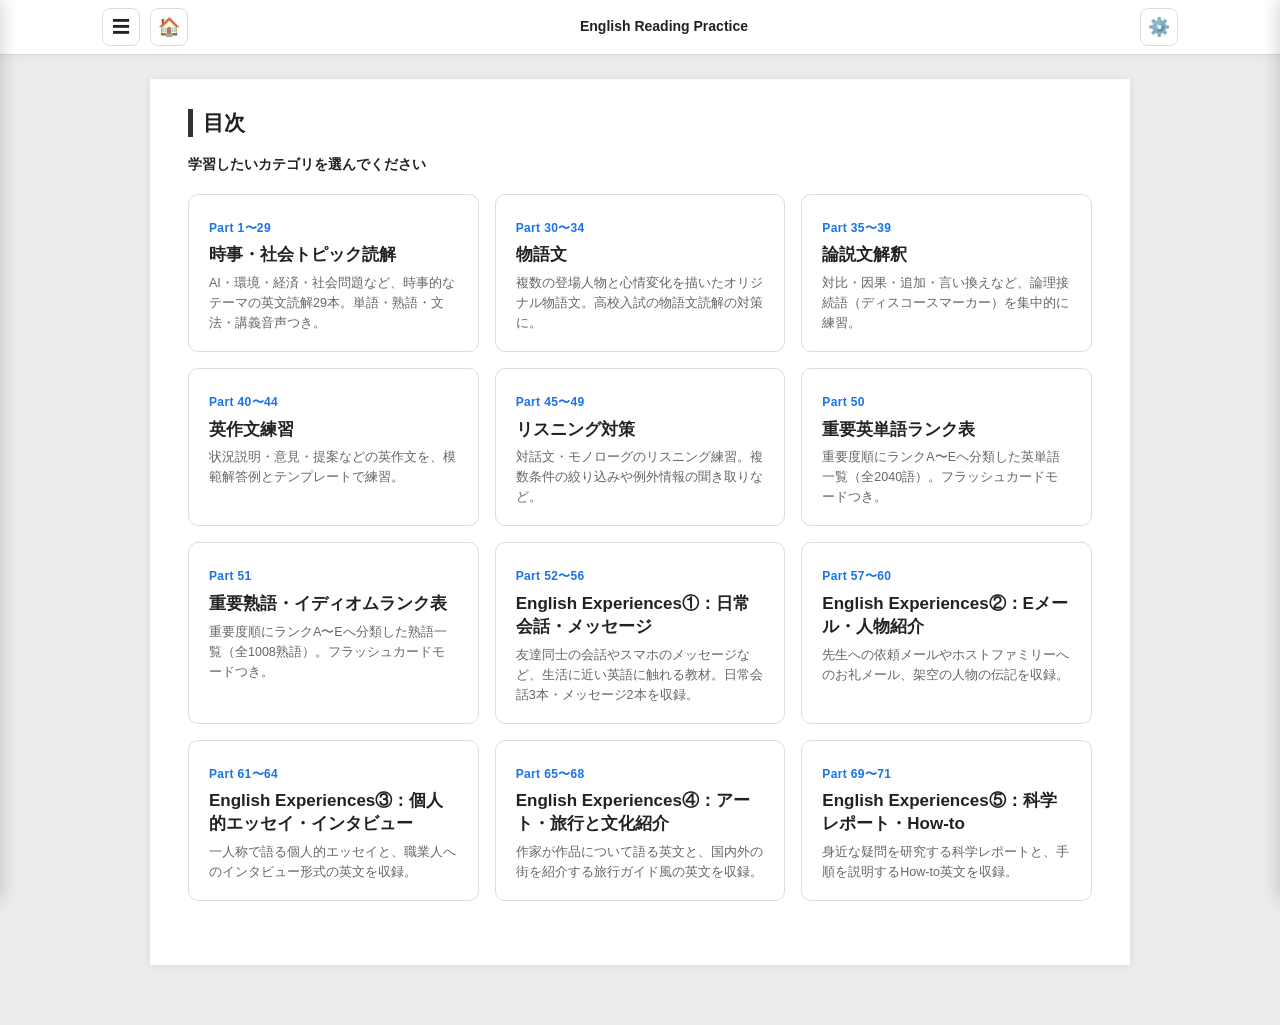
==== commit 0fc4356a: "v1 v1" ====
--- a/index.html
+++ b/index.html
@@ -4,21 +4,62 @@
 <head>
 <meta charset="utf-8"/>
 <meta content="width=device-width, initial-scale=1, viewport-fit=cover" name="viewport"/>
-<title>English Vocabulary &amp; Reading Practice</title>
+<title>English Reading Practice｜英文読解と語彙学習の英語学習アプリ</title>
+<meta content="英文と日本語訳を段落ごとに対応させたオリジナル読解教材と、英単語・熟語のランク別学習をまとめた無料の英語学習アプリ。音声読み上げ、フルスクリーン暗記モードで英検・高校入試対策に。" name="description"/>
+<meta content="index,follow" name="robots"/>
 <link href="https://egoaid.github.io/English-Vocabulary/" rel="canonical"/>
+<meta content="ja_JP" property="og:locale"/>
 <meta content="https://egoaid.github.io/English-Vocabulary/" property="og:url"/>
-<meta content="English Vocabulary &amp; Reading Practice" property="og:title"/>
+<meta content="English Reading Practice｜英文読解と語彙学習の英語学習アプリ" property="og:title"/>
+<meta content="英文と日本語訳を段落ごとに対応させたオリジナル読解教材と、英単語・熟語のランク別学習をまとめた無料の英語学習アプリ。音声読み上げ、フルスクリーン暗記モードで英検・高校入試対策に。" property="og:description"/>
 <meta content="website" property="og:type"/>
+<meta content="English Reading Practice" property="og:site_name"/>
+<meta content="https://egoaid.github.io/English-Vocabulary/icons/og-image.png" property="og:image"/>
+<meta content="1200" property="og:image:width"/>
+<meta content="630" property="og:image:height"/>
+<meta content="summary_large_image" name="twitter:card"/>
+<meta content="English Reading Practice｜英文読解と語彙学習の英語学習アプリ" name="twitter:title"/>
+<meta content="英文と日本語訳を段落ごとに対応させたオリジナル読解教材と、英単語・熟語のランク別学習をまとめた無料の英語学習アプリ。音声読み上げ、フルスクリーン暗記モードで英検・高校入試対策に。" name="twitter:description"/>
+<meta content="https://egoaid.github.io/English-Vocabulary/icons/og-image.png" name="twitter:image"/>
 <link href="manifest.json" rel="manifest"/>
 <meta content="#222222" name="theme-color"/>
 <meta content="yes" name="mobile-web-app-capable"/>
 <meta content="yes" name="apple-mobile-web-app-capable"/>
 <meta content="default" name="apple-mobile-web-app-status-bar-style"/>
 <meta content="English Reading" name="apple-mobile-web-app-title"/>
-<link href="icons/icon-192.png" rel="apple-touch-icon"/>
+<link href="icons/apple-touch-icon-180.png" rel="apple-touch-icon"/>
+<link href="icons/favicon-32.png" rel="icon" sizes="32x32" type="image/png"/>
+<link href="icons/favicon-16.png" rel="icon" sizes="16x16" type="image/png"/>
 <link href="icons/icon-192.png" rel="icon" sizes="192x192" type="image/png"/>
 <link href="icons/icon-512.png" rel="icon" sizes="512x512" type="image/png"/>
 <link rel="stylesheet" href="styles.css"/>
+<script type="application/ld+json">
+{
+  "@context": "https://schema.org",
+  "@graph": [
+    {
+      "@type": "WebSite",
+      "@id": "https://egoaid.github.io/English-Vocabulary/#website",
+      "url": "https://egoaid.github.io/English-Vocabulary/",
+      "name": "English Reading Practice",
+      "inLanguage": "ja"
+    },
+    {
+      "@type": "WebApplication",
+      "name": "English Reading Practice",
+      "url": "https://egoaid.github.io/English-Vocabulary/",
+      "applicationCategory": "EducationalApplication",
+      "operatingSystem": "Any (modern web browser)",
+      "browserRequirements": "Requires a browser with Web Speech API support for audio playback",
+      "description": "英文と日本語訳を段落ごとに対応させたオリジナル読解教材と、英単語・熟語のランク別学習をまとめた無料の英語学習アプリ。音声読み上げ、フルスクリーン暗記モードで英検・高校入試対策に。",
+      "inLanguage": ["en", "ja"],
+      "isAccessibleForFree": true,
+      "offers": { "@type": "Offer", "price": "0", "priceCurrency": "JPY" },
+      "image": "https://egoaid.github.io/English-Vocabulary/icons/og-image.png"
+    }
+  ]
+}
+</script>
 </head>
 <body>
 <header class="screen-header">
@@ -26,6 +67,7 @@
 <button class="icon-btn" id="sidebarToggle" aria-label="目次を開く" title="目次">
 <span class="icon-bars">&#9776;</span>
 </button>
+<a class="icon-btn" href="index.html" aria-label="ホーム（目次）" title="ホーム（目次）">🏠</a>
 <strong class="app-title">English Reading Practice</strong>
 <button class="icon-btn" id="settingsToggle" aria-label="設定を開く" title="設定">&#9881;&#65039;</button>
 </div>
@@ -94,9 +136,34 @@
 <a href="reading-5.html#part-48" class="sidebar-link" data-target="part-48" data-file="reading-5.html"><span class="sidebar-num">48</span><span class="sidebar-title">リスニング対策④: 順序・手順の説明</span></a>
 <a href="reading-5.html#part-49" class="sidebar-link" data-target="part-49" data-file="reading-5.html"><span class="sidebar-num">49</span><span class="sidebar-title">リスニング対策⑤: 説明モノローグと例外情報</span></a>
 <div class="sidebar-group-label">Part 50：重要英単語ランク表</div>
-<a href="vocab-words.html#part-50" class="sidebar-link" data-target="part-50" data-file="vocab-words.html"><span class="sidebar-num">50</span><span class="sidebar-title">重要英単語ランク表（全1900語）</span></a>
+<a href="vocab-words.html#part-50" class="sidebar-link" data-target="part-50" data-file="vocab-words.html"><span class="sidebar-num">50</span><span class="sidebar-title">重要英単語ランク表（全2040語）</span></a>
 <div class="sidebar-group-label">Part 51：重要熟語・イディオムランク表</div>
-<a href="vocab-idioms.html#part-51" class="sidebar-link" data-target="part-51" data-file="vocab-idioms.html"><span class="sidebar-num">51</span><span class="sidebar-title">重要熟語・イディオムランク表（全1000熟語）</span></a>
+<a href="vocab-idioms.html#part-51" class="sidebar-link" data-target="part-51" data-file="vocab-idioms.html"><span class="sidebar-num">51</span><span class="sidebar-title">重要熟語・イディオムランク表（全1008熟語）</span></a>
+<div class="sidebar-group-label">Part 52&ndash;56：日常会話・メッセージ</div>
+<a href="reading-6.html#part-52" class="sidebar-link" data-target="part-52" data-file="reading-6.html"><span class="sidebar-num">52</span><span class="sidebar-title">日常会話: Deciding on Weekend Plans</span></a>
+<a href="reading-6.html#part-53" class="sidebar-link" data-target="part-53" data-file="reading-6.html"><span class="sidebar-num">53</span><span class="sidebar-title">日常会話: Cheering Up a Friend</span></a>
+<a href="reading-6.html#part-54" class="sidebar-link" data-target="part-54" data-file="reading-6.html"><span class="sidebar-num">54</span><span class="sidebar-title">日常会話: Clearing Up a Misunderstanding</span></a>
+<a href="reading-6.html#part-55" class="sidebar-link" data-target="part-55" data-file="reading-6.html"><span class="sidebar-num">55</span><span class="sidebar-title">メッセージ: Running a Little Late</span></a>
+<a href="reading-6.html#part-56" class="sidebar-link" data-target="part-56" data-file="reading-6.html"><span class="sidebar-num">56</span><span class="sidebar-title">メッセージ: Inviting a Friend</span></a>
+<div class="sidebar-group-label">Part 57&ndash;60：Eメール・人物紹介</div>
+<a href="reading-7.html#part-57" class="sidebar-link" data-target="part-57" data-file="reading-7.html"><span class="sidebar-num">57</span><span class="sidebar-title">Eメール: A Request to Reschedule</span></a>
+<a href="reading-7.html#part-58" class="sidebar-link" data-target="part-58" data-file="reading-7.html"><span class="sidebar-num">58</span><span class="sidebar-title">Eメール: A Thank-You Email After a Homestay</span></a>
+<a href="reading-7.html#part-59" class="sidebar-link" data-target="part-59" data-file="reading-7.html"><span class="sidebar-num">59</span><span class="sidebar-title">人物紹介: From a Curious Boy to a Marine Biologist</span></a>
+<a href="reading-7.html#part-60" class="sidebar-link" data-target="part-60" data-file="reading-7.html"><span class="sidebar-num">60</span><span class="sidebar-title">人物紹介: Building a Career in Clean Energy</span></a>
+<div class="sidebar-group-label">Part 61&ndash;64：個人的エッセイ・インタビュー</div>
+<a href="reading-8.html#part-61" class="sidebar-link" data-target="part-61" data-file="reading-8.html"><span class="sidebar-num">61</span><span class="sidebar-title">個人的エッセイ: The Day I Changed My Mind About Working Alone</span></a>
+<a href="reading-8.html#part-62" class="sidebar-link" data-target="part-62" data-file="reading-8.html"><span class="sidebar-num">62</span><span class="sidebar-title">個人的エッセイ: What My Little Sister Taught Me About Patience</span></a>
+<a href="reading-8.html#part-63" class="sidebar-link" data-target="part-63" data-file="reading-8.html"><span class="sidebar-num">63</span><span class="sidebar-title">インタビュー: A Pastry Chef's Story</span></a>
+<a href="reading-8.html#part-64" class="sidebar-link" data-target="part-64" data-file="reading-8.html"><span class="sidebar-num">64</span><span class="sidebar-title">インタビュー: A Wheelchair Basketball Player's Story</span></a>
+<div class="sidebar-group-label">Part 65&ndash;68：アート・旅行と文化紹介</div>
+<a href="reading-9.html#part-65" class="sidebar-link" data-target="part-65" data-file="reading-9.html"><span class="sidebar-num">65</span><span class="sidebar-title">アート: The Painting I Almost Didn't Finish</span></a>
+<a href="reading-9.html#part-66" class="sidebar-link" data-target="part-66" data-file="reading-9.html"><span class="sidebar-num">66</span><span class="sidebar-title">アート: Why I Draw the Same Mountain Every Year</span></a>
+<a href="reading-9.html#part-67" class="sidebar-link" data-target="part-67" data-file="reading-9.html"><span class="sidebar-num">67</span><span class="sidebar-title">旅行・文化紹介: A Weekend in Kanazawa</span></a>
+<a href="reading-9.html#part-68" class="sidebar-link" data-target="part-68" data-file="reading-9.html"><span class="sidebar-num">68</span><span class="sidebar-title">旅行・文化紹介: Visiting a Night Market in Taiwan</span></a>
+<div class="sidebar-group-label">Part 69&ndash;71：科学レポート・How-to</div>
+<a href="reading-10.html#part-69" class="sidebar-link" data-target="part-69" data-file="reading-10.html"><span class="sidebar-num">69</span><span class="sidebar-title">科学レポート: Why Do Cats Purr?</span></a>
+<a href="reading-10.html#part-70" class="sidebar-link" data-target="part-70" data-file="reading-10.html"><span class="sidebar-num">70</span><span class="sidebar-title">科学レポート: The Memory Experiment</span></a>
+<a href="reading-10.html#part-71" class="sidebar-link" data-target="part-71" data-file="reading-10.html"><span class="sidebar-num">71</span><span class="sidebar-title">How-to: Starting a Small Vegetable Garden</span></a>
 </nav>
 </aside>
 
@@ -120,14 +187,24 @@
 <span class="settings-value" id="slowRateValue">0.60</span>
 </div>
 <div class="settings-item voice-select-item" id="maleVoiceSettingItem" style="display:none;">
-<label for="maleVoiceSelect">男性の声</label>
+<label for="maleVoiceSelect">英語・男性の声</label>
 <select id="maleVoiceSelect"></select>
-<p class="settings-hint">Microsoft Online Natural音声 ※ Mac版Microsoft Edgeのみ</p>
+<p class="settings-hint">Microsoft Online Natural音声（利用できる場合のみ表示）</p>
 </div>
 <div class="settings-item voice-select-item" id="femaleVoiceSettingItem" style="display:none;">
-<label for="femaleVoiceSelect">女性の声</label>
+<label for="femaleVoiceSelect">英語・女性の声</label>
 <select id="femaleVoiceSelect"></select>
-<p class="settings-hint">Microsoft Online Natural音声 ※ Mac版Microsoft Edgeのみ</p>
+<p class="settings-hint">Microsoft Online Natural音声（利用できる場合のみ表示）</p>
+</div>
+<div class="settings-item voice-select-item" id="japaneseMaleVoiceSettingItem" style="display:none;">
+<label for="japaneseMaleVoiceSelect">日本語・男性の声</label>
+<select id="japaneseMaleVoiceSelect"></select>
+<p class="settings-hint">Microsoft Online Natural音声（利用できる場合のみ表示）</p>
+</div>
+<div class="settings-item voice-select-item" id="japaneseFemaleVoiceSettingItem" style="display:none;">
+<label for="japaneseFemaleVoiceSelect">日本語・女性の声</label>
+<select id="japaneseFemaleVoiceSelect"></select>
+<p class="settings-hint">Microsoft Online Natural音声（利用できる場合のみ表示）</p>
 </div>
 <div class="settings-item settings-checkbox">
 <label><input id="darkModeToggle" type="checkbox"/> ダークモード</label>
@@ -194,6 +271,7 @@
 <label><input id="flashcardShuffleToggle" type="checkbox"/> フラッシュカードをランダムな順番で再生する</label>
 </div>
 <p class="settings-note">このアプリはオフラインでも利用できます（PWA対応）。ホーム画面に追加すると、アプリのように起動できます。</p>
+<p class="settings-version" id="settingsVersionText"></p>
 </div>
 </aside>
 
@@ -204,6 +282,12 @@
 <button class="icon-btn" id="manualCloseBtn" aria-label="閉じる">&#10005;</button>
 </div>
 <div class="manual-body">
+<h3>画面の移動</h3>
+<ul>
+<li><strong>&#9776;（左上）</strong> --- 目次を開きます。全カテゴリ・全Partへここから移動できます。</li>
+<li><strong>&#127968;（左上）</strong> --- ホーム（目次ページ）に戻ります。</li>
+<li><strong>&#9881;&#65039;（右上）</strong> --- 設定パネルを開きます。</li>
+</ul>
 <h3>本文中のマーカーの意味</h3>
 <ul>
 <li><strong>太字</strong> --- 重要単語。</li>
@@ -220,6 +304,7 @@
 <li>画面下部の <strong>⏮ ⏸ ⏭ ✕</strong> ボタンでも同じ操作ができます（✕ボタンで再生停止・終了します）。</li>
 <li>1つのPartの再生が終わると、自動的に次のPartへ進みます。</li>
 <li>発音中の英単語が光ってハイライトされ、日本語字幕が画面下に表示されます。ハイライトの色や表示方法（光るエフェクト／下線）は設定で変更できます。</li>
+<li>スマートフォンでフルスクリーン暗記モード・フラッシュカードを再生している間は、対応している端末・ブラウザでは画面がスリープしないよう制御されます。再生を終了すると、通常の自動スリープに戻ります。この機能に対応していない端末・ブラウザでも、暗記モード自体は問題なく利用できます。</li>
 </ul>
 <h3>読み上げボタンについて</h3>
 <ul>
@@ -246,12 +331,13 @@
 <li>フラッシュカードで「暗記済み」をチェックした単語・熟語を省略する機能のオン・オフ</li>
 <li>フラッシュカードをランダムな順番で再生する機能のオン・オフ</li>
 <li>ダークモードの切り替え</li>
-<li>Mac版Microsoft Edgeでは、より自然な発音の音声（男性・女性）を選択できる場合があります（下記参照）</li>
+<li>ブラウザがMicrosoft Online Natural音声を提供している場合、より自然な発音の英語・日本語の音声（それぞれ男性・女性）を選択できます（下記参照）</li>
 </ul>
 <h3>Microsoft Online Natural音声について</h3>
-<p>このアプリでは、<strong>Mac版Microsoft Edge</strong>でMicrosoft Online Natural音声が利用可能な場合、設定パネルに「男性の声」「女性の声」の選択欄が表示され、より自然な英語音声を選べます。</p>
-<p><strong>現在、アプリでMicrosoft Online Natural音声を選択できるのはMac版Microsoft Edgeのみです。</strong>Chrome、Safari、Firefox、Windows版Edge、およびその他の環境では、この選択欄自体が表示されず、その環境で利用可能な通常の英語音声が自動的に使用されます（読み上げ自体はどのブラウザでも変わらず利用できます）。</p>
+<p>このアプリでは、お使いのブラウザがMicrosoft Online Natural音声（「Microsoft ○○ Online (Natural)」という名前の高品質な音声）を提供している場合、設定パネルに「英語・男性の声」「英語・女性の声」「日本語・男性の声」「日本語・女性の声」の選択欄が自動的に表示され、より自然な音声を選べます。英語だけでなく、日本語訳・字幕・講義音声・フラッシュカードの読み方も、Online Natural音声が使える環境ではより自然な発音になります。</p>
+<p>Online Natural音声は、主に<strong>Microsoft Edge</strong>（Windows版・Mac版のどちらでも）で利用できます。Chrome、Safari、Firefoxなど他のブラウザでは通常この音声は提供されないため、選択欄自体が表示されず、その環境で利用可能な通常の音声が自動的に使用されます（読み上げ機能自体はどのブラウザでも変わらず利用できます）。英語と日本語で利用できる音声の種類は別々に決まるため、例えば英語だけ、あるいは日本語だけOnline Natural音声が使える場合もあります。どの音声が実際に使えるかはブラウザやOSのアップデートによって変わることがあります。</p>
 <p>Microsoft Online Natural音声はインターネット経由で提供されるため、ネットワーク環境などによって利用できない場合があります。その場合はアプリが自動的に通常の音声に切り替えます。</p>
+<p class="manual-version" id="manualVersionText"></p>
 </div>
 </div>
 </div>
@@ -263,7 +349,7 @@
 <h2>目次</h2>
 <h3>学習したいカテゴリを選んでください</h3>
 <div class="category-grid">
-<a href="reading-1.html" class="category-card"><span class="cat-range">Part 1〜29</span><h3>時事・社会トピック読解</h3><p>AI・環境・経済・社会問題など、時事的なテーマの英文読解29本。単語・熟語・文法・講義音声つき。</p></a><a href="reading-2.html" class="category-card"><span class="cat-range">Part 30〜34</span><h3>物語文</h3><p>複数の登場人物と心情変化を描いたオリジナル物語文。高校入試の物語文読解の対策に。</p></a><a href="reading-3.html" class="category-card"><span class="cat-range">Part 35〜39</span><h3>論説文解釈</h3><p>対比・因果・追加・言い換えなど、論理接続語（ディスコースマーカー）を集中的に練習。</p></a><a href="reading-4.html" class="category-card"><span class="cat-range">Part 40〜44</span><h3>英作文練習</h3><p>状況説明・意見・提案などの英作文を、模範解答例とテンプレートで練習。</p></a><a href="reading-5.html" class="category-card"><span class="cat-range">Part 45〜49</span><h3>リスニング対策</h3><p>対話文・モノローグのリスニング練習。複数条件の絞り込みや例外情報の聞き取りなど。</p></a><a href="vocab-words.html" class="category-card"><span class="cat-range">Part 50</span><h3>重要英単語ランク表</h3><p>重要度順にランクA〜Eへ分類した英単語一覧（全1900語）。フラッシュカードモードつき。</p></a><a href="vocab-idioms.html" class="category-card"><span class="cat-range">Part 51</span><h3>重要熟語・イディオムランク表</h3><p>重要度順にランクA〜Eへ分類した熟語一覧（全1000熟語）。フラッシュカードモードつき。</p></a>
+<a href="reading-1.html" class="category-card"><span class="cat-range">Part 1〜29</span><h3>時事・社会トピック読解</h3><p>AI・環境・経済・社会問題など、時事的なテーマの英文読解29本。単語・熟語・文法・講義音声つき。</p></a><a href="reading-2.html" class="category-card"><span class="cat-range">Part 30〜34</span><h3>物語文</h3><p>複数の登場人物と心情変化を描いたオリジナル物語文。高校入試の物語文読解の対策に。</p></a><a href="reading-3.html" class="category-card"><span class="cat-range">Part 35〜39</span><h3>論説文解釈</h3><p>対比・因果・追加・言い換えなど、論理接続語（ディスコースマーカー）を集中的に練習。</p></a><a href="reading-4.html" class="category-card"><span class="cat-range">Part 40〜44</span><h3>英作文練習</h3><p>状況説明・意見・提案などの英作文を、模範解答例とテンプレートで練習。</p></a><a href="reading-5.html" class="category-card"><span class="cat-range">Part 45〜49</span><h3>リスニング対策</h3><p>対話文・モノローグのリスニング練習。複数条件の絞り込みや例外情報の聞き取りなど。</p></a><a href="vocab-words.html" class="category-card"><span class="cat-range">Part 50</span><h3>重要英単語ランク表</h3><p>重要度順にランクA〜Eへ分類した英単語一覧（全2040語）。フラッシュカードモードつき。</p></a><a href="vocab-idioms.html" class="category-card"><span class="cat-range">Part 51</span><h3>重要熟語・イディオムランク表</h3><p>重要度順にランクA〜Eへ分類した熟語一覧（全1008熟語）。フラッシュカードモードつき。</p></a><a href="reading-6.html" class="category-card"><span class="cat-range">Part 52〜56</span><h3>English Experiences①：日常会話・メッセージ</h3><p>友達同士の会話やスマホのメッセージなど、生活に近い英語に触れる教材。日常会話3本・メッセージ2本を収録。</p></a><a href="reading-7.html" class="category-card"><span class="cat-range">Part 57〜60</span><h3>English Experiences②：Eメール・人物紹介</h3><p>先生への依頼メールやホストファミリーへのお礼メール、架空の人物の伝記を収録。</p></a><a href="reading-8.html" class="category-card"><span class="cat-range">Part 61〜64</span><h3>English Experiences③：個人的エッセイ・インタビュー</h3><p>一人称で語る個人的エッセイと、職業人へのインタビュー形式の英文を収録。</p></a><a href="reading-9.html" class="category-card"><span class="cat-range">Part 65〜68</span><h3>English Experiences④：アート・旅行と文化紹介</h3><p>作家が作品について語る英文と、国内外の街を紹介する旅行ガイド風の英文を収録。</p></a><a href="reading-10.html" class="category-card"><span class="cat-range">Part 69〜71</span><h3>English Experiences⑤：科学レポート・How-to</h3><p>身近な疑問を研究する科学レポートと、手順を説明するHow-to英文を収録。</p></a>
 </div>
 </section>
 </div>
--- a/styles.css
+++ b/styles.css
@@ -491,17 +491,25 @@
     color: #fff8e6;
   }
   /* Alternative highlight style: a plain underline instead of the glow,
-     selectable from Settings for readers who find the glow distracting. */
+     selectable from Settings for readers who find the glow distracting.
+     border-radius is zeroed on .fs-word itself (not just .fs-word.active)
+     because border-radius isn't in the transition list above, so it always
+     snaps instantly rather than fading. If it were only zeroed on .active,
+     then the moment a word's .active class is removed (the word after it
+     becomes highlighted instead) its radius would snap back to 6px
+     immediately while its border-bottom-color was still mid-fade-out over
+     .25s -- producing a one-frame-ish flash of a rounded, fading underline
+     on the word that just lost the highlight. Zeroing it unconditionally
+     for every word in underline mode means radius never changes at all, so
+     only the (correctly animated) color is ever transitioning. */
+  .fullscreen-player.highlight-underline .fs-word {
+    border-radius: 0;
+  }
   .fullscreen-player.highlight-underline .fs-word.active {
     background-color: transparent;
     box-shadow: none;
     color: #fff;
     border-bottom-color: rgba(var(--fs-highlight-rgb, 255, 209, 102), 0.95);
-    /* Square off the underline's ends: .fs-word normally has a 6px
-       border-radius (for the glow style's rounded highlight box), but that
-       same radius also curves the bottom-left/bottom-right corners of the
-       border-bottom line, making the underline's ends look rounded. */
-    border-radius: 0;
   }
   .fs-ja-subtitle {
     flex: 0 0 auto;
@@ -1019,7 +1027,7 @@
     align-items: center;
     justify-content: space-between;
     gap: 10px;
-    padding: 8px 12px;
+    padding: max(8px, env(safe-area-inset-top)) max(12px, env(safe-area-inset-right)) 8px max(12px, env(safe-area-inset-left));
   }
   .icon-btn {
     border: 1px solid #ddd;
@@ -1034,6 +1042,8 @@
     justify-content: center;
     cursor: pointer;
     flex: 0 0 auto;
+    text-decoration: none;
+    color: inherit;
   }
   .icon-btn:hover { background: #f2f2f2; }
   .app-title {
@@ -1060,6 +1070,9 @@
     z-index: 60;
     display: flex;
     flex-direction: column;
+    padding-top: env(safe-area-inset-top);
+    padding-bottom: env(safe-area-inset-bottom);
+    padding-left: env(safe-area-inset-left);
   }
   .sidebar.open { transform: translateX(0); }
   .sidebar-header {
@@ -1127,6 +1140,9 @@
     z-index: 60;
     display: flex;
     flex-direction: column;
+    padding-top: env(safe-area-inset-top);
+    padding-bottom: env(safe-area-inset-bottom);
+    padding-right: env(safe-area-inset-right);
   }
   .settings-panel.open { transform: translateX(0); }
   .settings-header {
@@ -1202,6 +1218,13 @@
     padding-top: 12px;
     margin-top: 8px;
   }
+  .settings-version {
+    font-size: 10.5px;
+    color: #aaa;
+    margin-top: 8px;
+    text-align: center;
+  }
+  body.dark-mode .settings-version { color: #777; }
 
   /* ---------- Manual (usage instructions) overlay ---------- */
   .manual-overlay {
@@ -1258,6 +1281,18 @@
   }
   .manual-body li {
     margin: 4px 0;
+  }
+  .manual-version {
+    font-size: 11px;
+    color: #999;
+    text-align: right;
+    margin-top: 20px;
+    padding-top: 10px;
+    border-top: 1px solid #eee;
+  }
+  body.dark-mode .manual-version {
+    color: #777;
+    border-top-color: #34363c;
   }
   body.dark-mode .manual-dialog {
     background: #1f2126;
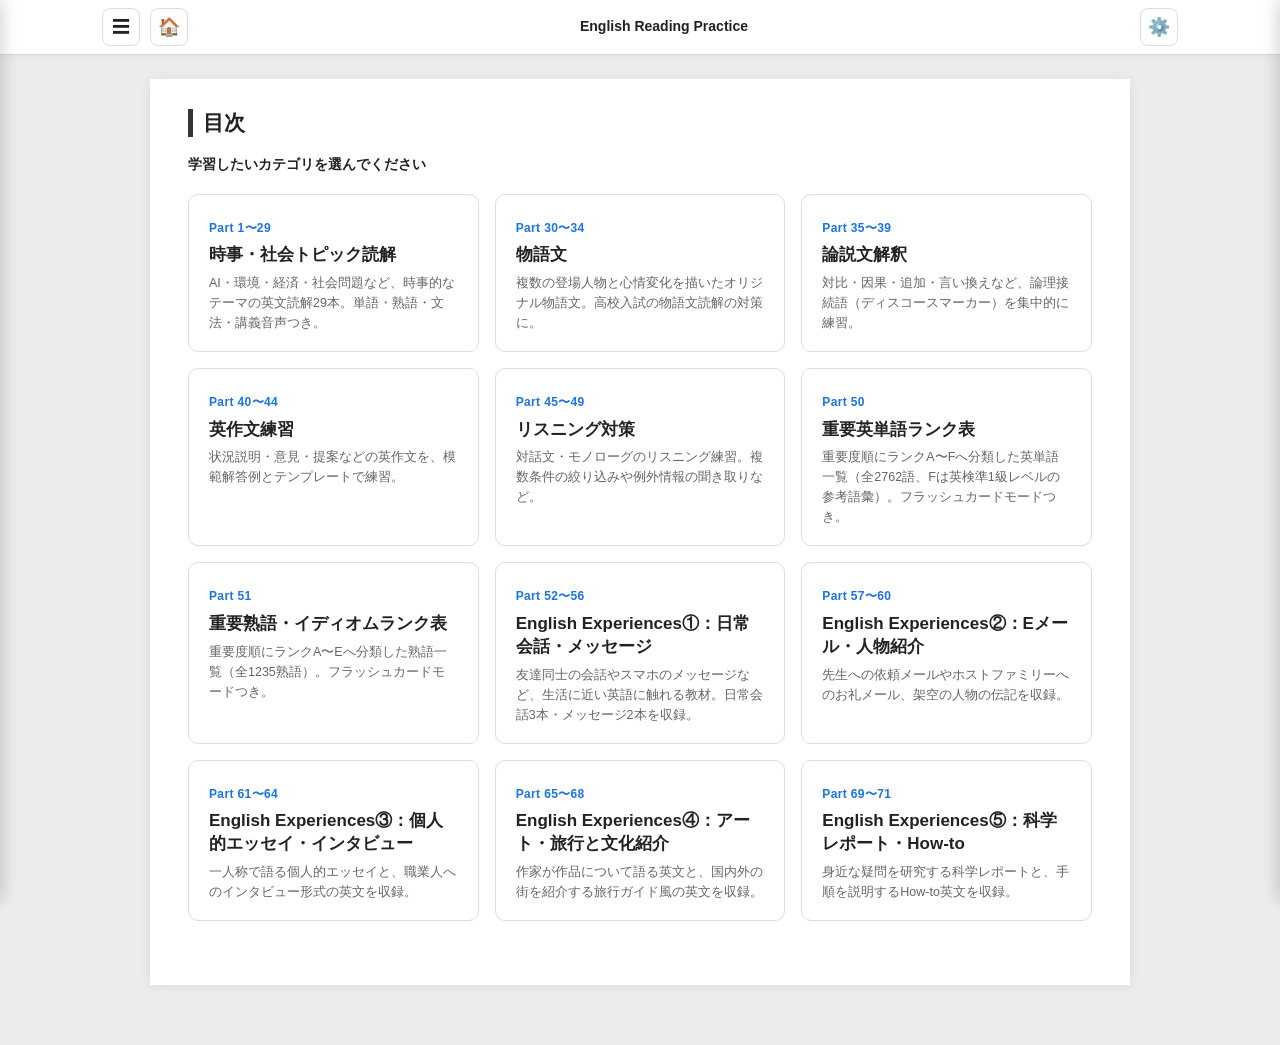
==== commit 0d2d1ebe: "v1.4.2 v1.4.2" ====
--- a/index.html
+++ b/index.html
@@ -136,9 +136,9 @@
 <a href="reading-5.html#part-48" class="sidebar-link" data-target="part-48" data-file="reading-5.html"><span class="sidebar-num">48</span><span class="sidebar-title">リスニング対策④: 順序・手順の説明</span></a>
 <a href="reading-5.html#part-49" class="sidebar-link" data-target="part-49" data-file="reading-5.html"><span class="sidebar-num">49</span><span class="sidebar-title">リスニング対策⑤: 説明モノローグと例外情報</span></a>
 <div class="sidebar-group-label">Part 50：重要英単語ランク表</div>
-<a href="vocab-words.html#part-50" class="sidebar-link" data-target="part-50" data-file="vocab-words.html"><span class="sidebar-num">50</span><span class="sidebar-title">重要英単語ランク表（全2040語）</span></a>
+<a href="vocab-words.html#part-50" class="sidebar-link" data-target="part-50" data-file="vocab-words.html"><span class="sidebar-num">50</span><span class="sidebar-title">重要英単語ランク表（全2762語）</span></a>
 <div class="sidebar-group-label">Part 51：重要熟語・イディオムランク表</div>
-<a href="vocab-idioms.html#part-51" class="sidebar-link" data-target="part-51" data-file="vocab-idioms.html"><span class="sidebar-num">51</span><span class="sidebar-title">重要熟語・イディオムランク表（全1008熟語）</span></a>
+<a href="vocab-idioms.html#part-51" class="sidebar-link" data-target="part-51" data-file="vocab-idioms.html"><span class="sidebar-num">51</span><span class="sidebar-title">重要熟語・イディオムランク表（全1235熟語）</span></a>
 <div class="sidebar-group-label">Part 52&ndash;56：日常会話・メッセージ</div>
 <a href="reading-6.html#part-52" class="sidebar-link" data-target="part-52" data-file="reading-6.html"><span class="sidebar-num">52</span><span class="sidebar-title">日常会話: Deciding on Weekend Plans</span></a>
 <a href="reading-6.html#part-53" class="sidebar-link" data-target="part-53" data-file="reading-6.html"><span class="sidebar-num">53</span><span class="sidebar-title">日常会話: Cheering Up a Friend</span></a>
@@ -349,7 +349,7 @@
 <h2>目次</h2>
 <h3>学習したいカテゴリを選んでください</h3>
 <div class="category-grid">
-<a href="reading-1.html" class="category-card"><span class="cat-range">Part 1〜29</span><h3>時事・社会トピック読解</h3><p>AI・環境・経済・社会問題など、時事的なテーマの英文読解29本。単語・熟語・文法・講義音声つき。</p></a><a href="reading-2.html" class="category-card"><span class="cat-range">Part 30〜34</span><h3>物語文</h3><p>複数の登場人物と心情変化を描いたオリジナル物語文。高校入試の物語文読解の対策に。</p></a><a href="reading-3.html" class="category-card"><span class="cat-range">Part 35〜39</span><h3>論説文解釈</h3><p>対比・因果・追加・言い換えなど、論理接続語（ディスコースマーカー）を集中的に練習。</p></a><a href="reading-4.html" class="category-card"><span class="cat-range">Part 40〜44</span><h3>英作文練習</h3><p>状況説明・意見・提案などの英作文を、模範解答例とテンプレートで練習。</p></a><a href="reading-5.html" class="category-card"><span class="cat-range">Part 45〜49</span><h3>リスニング対策</h3><p>対話文・モノローグのリスニング練習。複数条件の絞り込みや例外情報の聞き取りなど。</p></a><a href="vocab-words.html" class="category-card"><span class="cat-range">Part 50</span><h3>重要英単語ランク表</h3><p>重要度順にランクA〜Eへ分類した英単語一覧（全2040語）。フラッシュカードモードつき。</p></a><a href="vocab-idioms.html" class="category-card"><span class="cat-range">Part 51</span><h3>重要熟語・イディオムランク表</h3><p>重要度順にランクA〜Eへ分類した熟語一覧（全1008熟語）。フラッシュカードモードつき。</p></a><a href="reading-6.html" class="category-card"><span class="cat-range">Part 52〜56</span><h3>English Experiences①：日常会話・メッセージ</h3><p>友達同士の会話やスマホのメッセージなど、生活に近い英語に触れる教材。日常会話3本・メッセージ2本を収録。</p></a><a href="reading-7.html" class="category-card"><span class="cat-range">Part 57〜60</span><h3>English Experiences②：Eメール・人物紹介</h3><p>先生への依頼メールやホストファミリーへのお礼メール、架空の人物の伝記を収録。</p></a><a href="reading-8.html" class="category-card"><span class="cat-range">Part 61〜64</span><h3>English Experiences③：個人的エッセイ・インタビュー</h3><p>一人称で語る個人的エッセイと、職業人へのインタビュー形式の英文を収録。</p></a><a href="reading-9.html" class="category-card"><span class="cat-range">Part 65〜68</span><h3>English Experiences④：アート・旅行と文化紹介</h3><p>作家が作品について語る英文と、国内外の街を紹介する旅行ガイド風の英文を収録。</p></a><a href="reading-10.html" class="category-card"><span class="cat-range">Part 69〜71</span><h3>English Experiences⑤：科学レポート・How-to</h3><p>身近な疑問を研究する科学レポートと、手順を説明するHow-to英文を収録。</p></a>
+<a href="reading-1.html" class="category-card"><span class="cat-range">Part 1〜29</span><h3>時事・社会トピック読解</h3><p>AI・環境・経済・社会問題など、時事的なテーマの英文読解29本。単語・熟語・文法・講義音声つき。</p></a><a href="reading-2.html" class="category-card"><span class="cat-range">Part 30〜34</span><h3>物語文</h3><p>複数の登場人物と心情変化を描いたオリジナル物語文。高校入試の物語文読解の対策に。</p></a><a href="reading-3.html" class="category-card"><span class="cat-range">Part 35〜39</span><h3>論説文解釈</h3><p>対比・因果・追加・言い換えなど、論理接続語（ディスコースマーカー）を集中的に練習。</p></a><a href="reading-4.html" class="category-card"><span class="cat-range">Part 40〜44</span><h3>英作文練習</h3><p>状況説明・意見・提案などの英作文を、模範解答例とテンプレートで練習。</p></a><a href="reading-5.html" class="category-card"><span class="cat-range">Part 45〜49</span><h3>リスニング対策</h3><p>対話文・モノローグのリスニング練習。複数条件の絞り込みや例外情報の聞き取りなど。</p></a><a href="vocab-words.html" class="category-card"><span class="cat-range">Part 50</span><h3>重要英単語ランク表</h3><p>重要度順にランクA〜Fへ分類した英単語一覧（全2762語、Fは英検準1級レベルの参考語彙）。フラッシュカードモードつき。</p></a><a href="vocab-idioms.html" class="category-card"><span class="cat-range">Part 51</span><h3>重要熟語・イディオムランク表</h3><p>重要度順にランクA〜Eへ分類した熟語一覧（全1235熟語）。フラッシュカードモードつき。</p></a><a href="reading-6.html" class="category-card"><span class="cat-range">Part 52〜56</span><h3>English Experiences①：日常会話・メッセージ</h3><p>友達同士の会話やスマホのメッセージなど、生活に近い英語に触れる教材。日常会話3本・メッセージ2本を収録。</p></a><a href="reading-7.html" class="category-card"><span class="cat-range">Part 57〜60</span><h3>English Experiences②：Eメール・人物紹介</h3><p>先生への依頼メールやホストファミリーへのお礼メール、架空の人物の伝記を収録。</p></a><a href="reading-8.html" class="category-card"><span class="cat-range">Part 61〜64</span><h3>English Experiences③：個人的エッセイ・インタビュー</h3><p>一人称で語る個人的エッセイと、職業人へのインタビュー形式の英文を収録。</p></a><a href="reading-9.html" class="category-card"><span class="cat-range">Part 65〜68</span><h3>English Experiences④：アート・旅行と文化紹介</h3><p>作家が作品について語る英文と、国内外の街を紹介する旅行ガイド風の英文を収録。</p></a><a href="reading-10.html" class="category-card"><span class="cat-range">Part 69〜71</span><h3>English Experiences⑤：科学レポート・How-to</h3><p>身近な疑問を研究する科学レポートと、手順を説明するHow-to英文を収録。</p></a>
 </div>
 </section>
 </div>
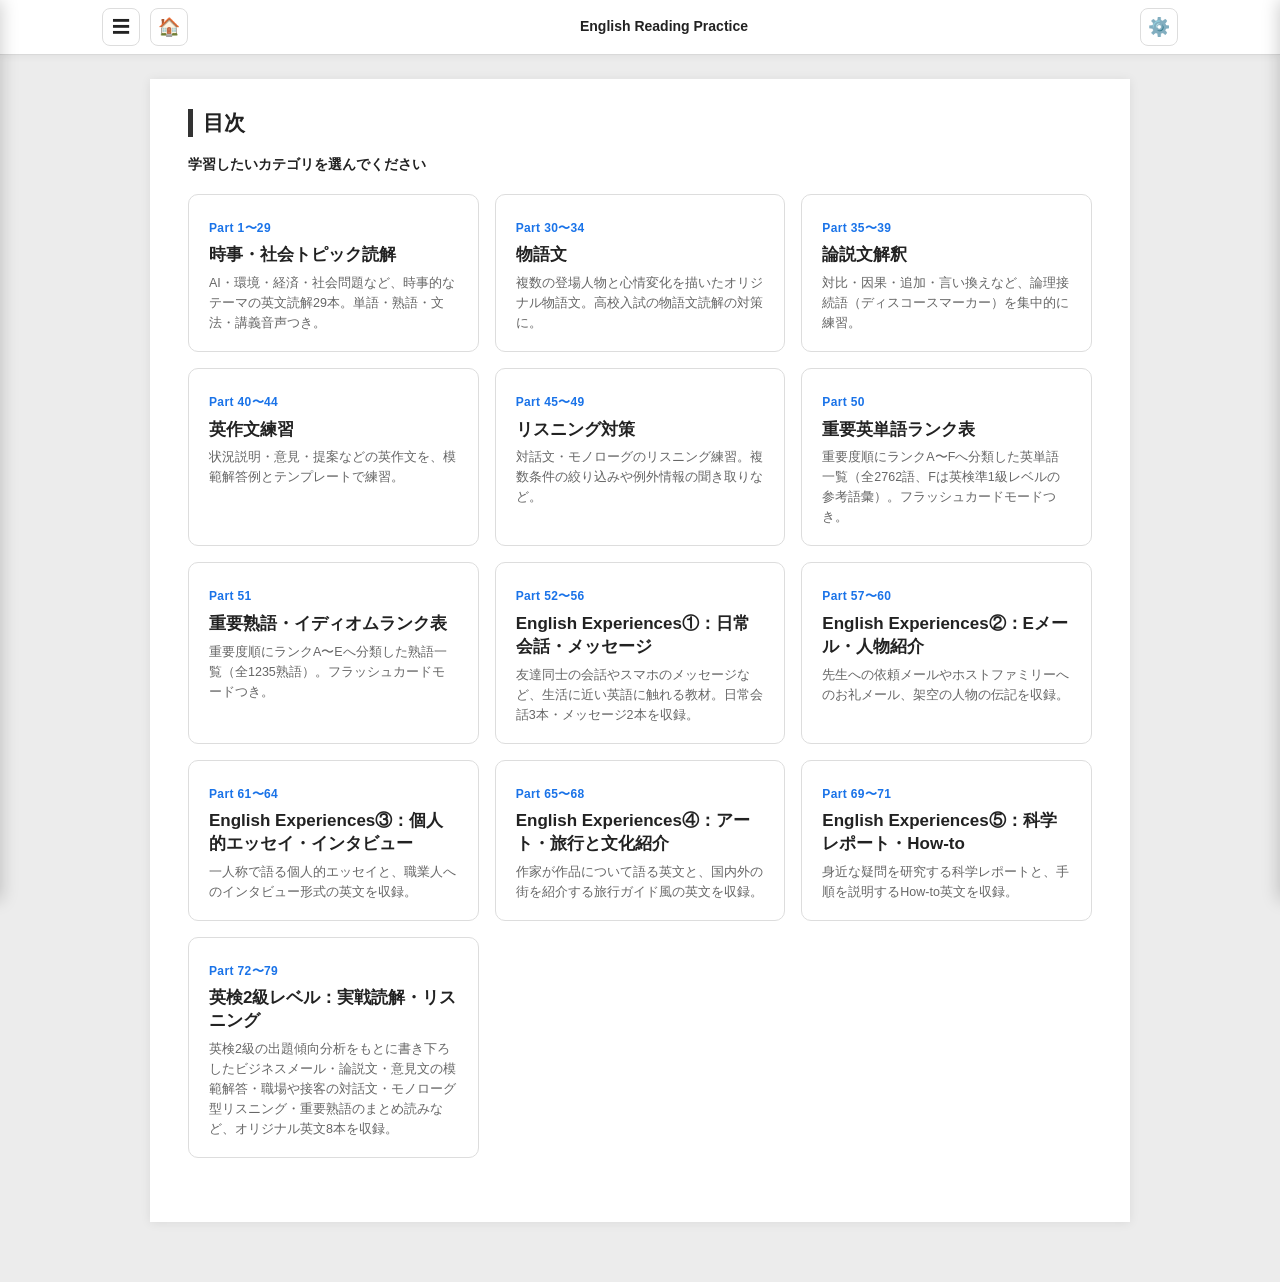
==== commit 70ec5ab0: "v1.5.1 v1.5.1" ====
--- a/index.html
+++ b/index.html
@@ -164,6 +164,15 @@
 <a href="reading-10.html#part-69" class="sidebar-link" data-target="part-69" data-file="reading-10.html"><span class="sidebar-num">69</span><span class="sidebar-title">科学レポート: Why Do Cats Purr?</span></a>
 <a href="reading-10.html#part-70" class="sidebar-link" data-target="part-70" data-file="reading-10.html"><span class="sidebar-num">70</span><span class="sidebar-title">科学レポート: The Memory Experiment</span></a>
 <a href="reading-10.html#part-71" class="sidebar-link" data-target="part-71" data-file="reading-10.html"><span class="sidebar-num">71</span><span class="sidebar-title">How-to: Starting a Small Vegetable Garden</span></a>
+<div class="sidebar-group-label">Part 72&ndash;79：英検2級レベル 実戦読解・リスニング</div>
+<a href="reading-11.html#part-72" class="sidebar-link" data-target="part-72" data-file="reading-11.html"><span class="sidebar-num">72</span><span class="sidebar-title">Eメール: A Request to Book the Community Hall</span></a>
+<a href="reading-11.html#part-73" class="sidebar-link" data-target="part-73" data-file="reading-11.html"><span class="sidebar-num">73</span><span class="sidebar-title">論説文（心理学）: The Reason a Familiar Face Feels Trustworthy</span></a>
+<a href="reading-11.html#part-74" class="sidebar-link" data-target="part-74" data-file="reading-11.html"><span class="sidebar-num">74</span><span class="sidebar-title">論説文（技術と社会）: A Water Bottle That Refuses to Become Trash</span></a>
+<a href="reading-11.html#part-75" class="sidebar-link" data-target="part-75" data-file="reading-11.html"><span class="sidebar-num">75</span><span class="sidebar-title">英検形式ライティング: A Model Opinion Essay</span></a>
+<a href="reading-11.html#part-76" class="sidebar-link" data-target="part-76" data-file="reading-11.html"><span class="sidebar-num">76</span><span class="sidebar-title">リスニング対策: Covering a Client Meeting</span></a>
+<a href="reading-11.html#part-77" class="sidebar-link" data-target="part-77" data-file="reading-11.html"><span class="sidebar-num">77</span><span class="sidebar-title">熟語・語彙まとめ: Getting Ready for Exam Day</span></a>
+<a href="reading-11.html#part-78" class="sidebar-link" data-target="part-78" data-file="reading-11.html"><span class="sidebar-num">78</span><span class="sidebar-title">リスニング対策（モノローグ型）: Three Short Stories</span></a>
+<a href="reading-11.html#part-79" class="sidebar-link" data-target="part-79" data-file="reading-11.html"><span class="sidebar-num">79</span><span class="sidebar-title">リスニング対策（電話・接客）: Changing a Hotel Reservation</span></a>
 </nav>
 </aside>
 
@@ -333,6 +342,15 @@
 <li>ダークモードの切り替え</li>
 <li>ブラウザがMicrosoft Online Natural音声を提供している場合、より自然な発音の英語・日本語の音声（それぞれ男性・女性）を選択できます（下記参照）</li>
 </ul>
+<h3>おすすめの学習の進め方</h3>
+<ul>
+<li>まずは <strong>Part 50 重要英単語</strong> と <strong>Part 51 重要熟語</strong> の<strong>ランクA</strong>から順に、フラッシュカードで毎日少しずつ進めるのがおすすめです。ランクが上がるほど難易度も上がるので、無理に急がず自分のペースで進めましょう。</li>
+<li>単語・熟語の<strong>ランクF</strong>は英検準1級レベルの発展語彙です。基礎（ランクA〜E）が身についてから、余裕があれば取り組む参考項目として位置づけてください。</li>
+<li>読解パートでは、まず日本語訳を見ずに英文を読み、意味が取れたら日本語訳で確認する、という順番がおすすめです。分からなかった単語・熟語は、太字・波下線などのマーカーを目印に見直しましょう。</li>
+<li>🔊 Listen や ⛶ フルスクリーン暗記モードを使って、耳と目の両方で英文に触れると定着しやすくなります。通学中やすきま時間には、音声だけを聞き流す（シャドーイング）のも効果的です。</li>
+<li>フラッシュカードで「暗記済み」をチェックした単語・熟語は、設定で再生を省略できます。覚えていないものだけを効率よく繰り返し復習しましょう。</li>
+<li>1回で完璧に覚えようとせず、同じ範囲を日をおいて何度も繰り返す（間隔をあけた復習）方が記憶に残りやすいです。</li>
+</ul>
 <h3>Microsoft Online Natural音声について</h3>
 <p>このアプリでは、お使いのブラウザがMicrosoft Online Natural音声（「Microsoft ○○ Online (Natural)」という名前の高品質な音声）を提供している場合、設定パネルに「英語・男性の声」「英語・女性の声」「日本語・男性の声」「日本語・女性の声」の選択欄が自動的に表示され、より自然な音声を選べます。英語だけでなく、日本語訳・字幕・講義音声・フラッシュカードの読み方も、Online Natural音声が使える環境ではより自然な発音になります。</p>
 <p>Online Natural音声は、主に<strong>Microsoft Edge</strong>（Windows版・Mac版のどちらでも）で利用できます。Chrome、Safari、Firefoxなど他のブラウザでは通常この音声は提供されないため、選択欄自体が表示されず、その環境で利用可能な通常の音声が自動的に使用されます（読み上げ機能自体はどのブラウザでも変わらず利用できます）。英語と日本語で利用できる音声の種類は別々に決まるため、例えば英語だけ、あるいは日本語だけOnline Natural音声が使える場合もあります。どの音声が実際に使えるかはブラウザやOSのアップデートによって変わることがあります。</p>
@@ -349,7 +367,7 @@
 <h2>目次</h2>
 <h3>学習したいカテゴリを選んでください</h3>
 <div class="category-grid">
-<a href="reading-1.html" class="category-card"><span class="cat-range">Part 1〜29</span><h3>時事・社会トピック読解</h3><p>AI・環境・経済・社会問題など、時事的なテーマの英文読解29本。単語・熟語・文法・講義音声つき。</p></a><a href="reading-2.html" class="category-card"><span class="cat-range">Part 30〜34</span><h3>物語文</h3><p>複数の登場人物と心情変化を描いたオリジナル物語文。高校入試の物語文読解の対策に。</p></a><a href="reading-3.html" class="category-card"><span class="cat-range">Part 35〜39</span><h3>論説文解釈</h3><p>対比・因果・追加・言い換えなど、論理接続語（ディスコースマーカー）を集中的に練習。</p></a><a href="reading-4.html" class="category-card"><span class="cat-range">Part 40〜44</span><h3>英作文練習</h3><p>状況説明・意見・提案などの英作文を、模範解答例とテンプレートで練習。</p></a><a href="reading-5.html" class="category-card"><span class="cat-range">Part 45〜49</span><h3>リスニング対策</h3><p>対話文・モノローグのリスニング練習。複数条件の絞り込みや例外情報の聞き取りなど。</p></a><a href="vocab-words.html" class="category-card"><span class="cat-range">Part 50</span><h3>重要英単語ランク表</h3><p>重要度順にランクA〜Fへ分類した英単語一覧（全2762語、Fは英検準1級レベルの参考語彙）。フラッシュカードモードつき。</p></a><a href="vocab-idioms.html" class="category-card"><span class="cat-range">Part 51</span><h3>重要熟語・イディオムランク表</h3><p>重要度順にランクA〜Eへ分類した熟語一覧（全1235熟語）。フラッシュカードモードつき。</p></a><a href="reading-6.html" class="category-card"><span class="cat-range">Part 52〜56</span><h3>English Experiences①：日常会話・メッセージ</h3><p>友達同士の会話やスマホのメッセージなど、生活に近い英語に触れる教材。日常会話3本・メッセージ2本を収録。</p></a><a href="reading-7.html" class="category-card"><span class="cat-range">Part 57〜60</span><h3>English Experiences②：Eメール・人物紹介</h3><p>先生への依頼メールやホストファミリーへのお礼メール、架空の人物の伝記を収録。</p></a><a href="reading-8.html" class="category-card"><span class="cat-range">Part 61〜64</span><h3>English Experiences③：個人的エッセイ・インタビュー</h3><p>一人称で語る個人的エッセイと、職業人へのインタビュー形式の英文を収録。</p></a><a href="reading-9.html" class="category-card"><span class="cat-range">Part 65〜68</span><h3>English Experiences④：アート・旅行と文化紹介</h3><p>作家が作品について語る英文と、国内外の街を紹介する旅行ガイド風の英文を収録。</p></a><a href="reading-10.html" class="category-card"><span class="cat-range">Part 69〜71</span><h3>English Experiences⑤：科学レポート・How-to</h3><p>身近な疑問を研究する科学レポートと、手順を説明するHow-to英文を収録。</p></a>
+<a href="reading-1.html" class="category-card"><span class="cat-range">Part 1〜29</span><h3>時事・社会トピック読解</h3><p>AI・環境・経済・社会問題など、時事的なテーマの英文読解29本。単語・熟語・文法・講義音声つき。</p></a><a href="reading-2.html" class="category-card"><span class="cat-range">Part 30〜34</span><h3>物語文</h3><p>複数の登場人物と心情変化を描いたオリジナル物語文。高校入試の物語文読解の対策に。</p></a><a href="reading-3.html" class="category-card"><span class="cat-range">Part 35〜39</span><h3>論説文解釈</h3><p>対比・因果・追加・言い換えなど、論理接続語（ディスコースマーカー）を集中的に練習。</p></a><a href="reading-4.html" class="category-card"><span class="cat-range">Part 40〜44</span><h3>英作文練習</h3><p>状況説明・意見・提案などの英作文を、模範解答例とテンプレートで練習。</p></a><a href="reading-5.html" class="category-card"><span class="cat-range">Part 45〜49</span><h3>リスニング対策</h3><p>対話文・モノローグのリスニング練習。複数条件の絞り込みや例外情報の聞き取りなど。</p></a><a href="vocab-words.html" class="category-card"><span class="cat-range">Part 50</span><h3>重要英単語ランク表</h3><p>重要度順にランクA〜Fへ分類した英単語一覧（全2762語、Fは英検準1級レベルの参考語彙）。フラッシュカードモードつき。</p></a><a href="vocab-idioms.html" class="category-card"><span class="cat-range">Part 51</span><h3>重要熟語・イディオムランク表</h3><p>重要度順にランクA〜Eへ分類した熟語一覧（全1235熟語）。フラッシュカードモードつき。</p></a><a href="reading-6.html" class="category-card"><span class="cat-range">Part 52〜56</span><h3>English Experiences①：日常会話・メッセージ</h3><p>友達同士の会話やスマホのメッセージなど、生活に近い英語に触れる教材。日常会話3本・メッセージ2本を収録。</p></a><a href="reading-7.html" class="category-card"><span class="cat-range">Part 57〜60</span><h3>English Experiences②：Eメール・人物紹介</h3><p>先生への依頼メールやホストファミリーへのお礼メール、架空の人物の伝記を収録。</p></a><a href="reading-8.html" class="category-card"><span class="cat-range">Part 61〜64</span><h3>English Experiences③：個人的エッセイ・インタビュー</h3><p>一人称で語る個人的エッセイと、職業人へのインタビュー形式の英文を収録。</p></a><a href="reading-9.html" class="category-card"><span class="cat-range">Part 65〜68</span><h3>English Experiences④：アート・旅行と文化紹介</h3><p>作家が作品について語る英文と、国内外の街を紹介する旅行ガイド風の英文を収録。</p></a><a href="reading-10.html" class="category-card"><span class="cat-range">Part 69〜71</span><h3>English Experiences⑤：科学レポート・How-to</h3><p>身近な疑問を研究する科学レポートと、手順を説明するHow-to英文を収録。</p></a><a href="reading-11.html" class="category-card"><span class="cat-range">Part 72〜79</span><h3>英検2級レベル：実戦読解・リスニング</h3><p>英検2級の出題傾向分析をもとに書き下ろしたビジネスメール・論説文・意見文の模範解答・職場や接客の対話文・モノローグ型リスニング・重要熟語のまとめ読みなど、オリジナル英文8本を収録。</p></a>
 </div>
 </section>
 </div>
--- a/styles.css
+++ b/styles.css
@@ -1282,6 +1282,11 @@
   .manual-body li {
     margin: 4px 0;
   }
+  .manual-body p {
+    margin: 8px 0;
+    font-size: 13px;
+    line-height: 1.7;
+  }
   .manual-version {
     font-size: 11px;
     color: #999;
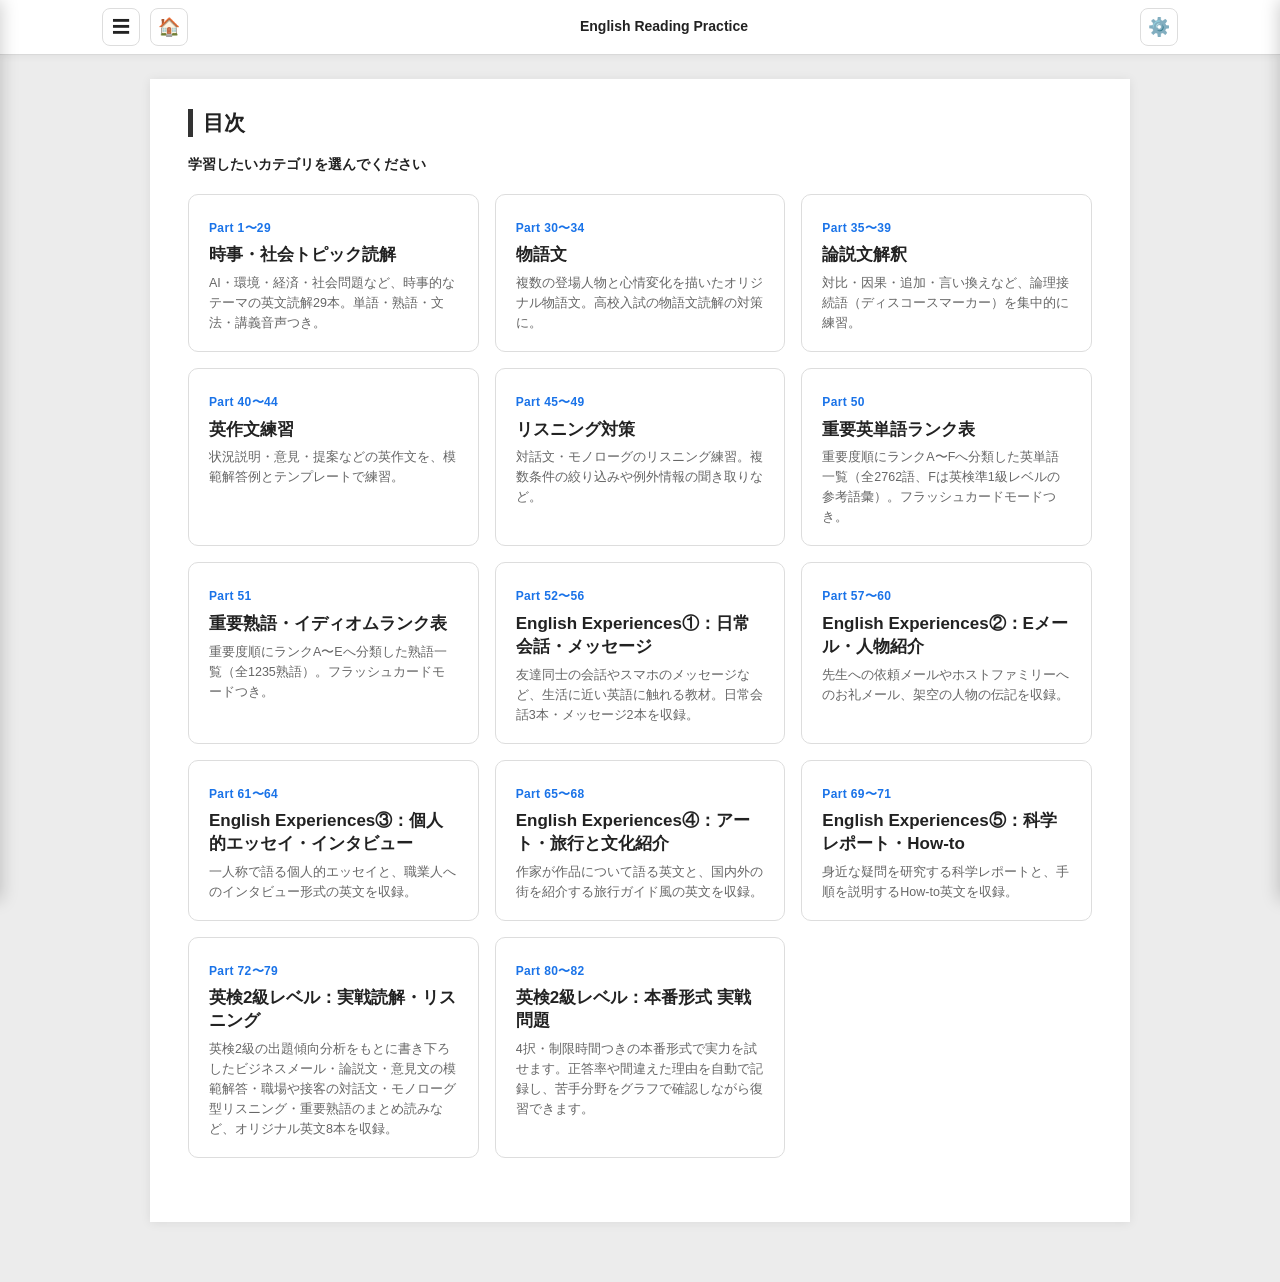
==== commit 1475d9b7: "v1.6 v1.6" ====
--- a/index.html
+++ b/index.html
@@ -173,6 +173,8 @@
 <a href="reading-11.html#part-77" class="sidebar-link" data-target="part-77" data-file="reading-11.html"><span class="sidebar-num">77</span><span class="sidebar-title">熟語・語彙まとめ: Getting Ready for Exam Day</span></a>
 <a href="reading-11.html#part-78" class="sidebar-link" data-target="part-78" data-file="reading-11.html"><span class="sidebar-num">78</span><span class="sidebar-title">リスニング対策（モノローグ型）: Three Short Stories</span></a>
 <a href="reading-11.html#part-79" class="sidebar-link" data-target="part-79" data-file="reading-11.html"><span class="sidebar-num">79</span><span class="sidebar-title">リスニング対策（電話・接客）: Changing a Hotel Reservation</span></a>
+<div class="sidebar-group-label">Part 80&ndash;82：英検2級レベル 本番形式 実戦問題</div>
+<a href="quiz.html" class="sidebar-link" data-target="quizApp" data-file="quiz.html"><span class="sidebar-num">80</span><span class="sidebar-title">語彙・熟語の4択問題、読解の4択問題（制限時間つき・成績記録つき）</span></a>
 </nav>
 </aside>
 
@@ -367,7 +369,7 @@
 <h2>目次</h2>
 <h3>学習したいカテゴリを選んでください</h3>
 <div class="category-grid">
-<a href="reading-1.html" class="category-card"><span class="cat-range">Part 1〜29</span><h3>時事・社会トピック読解</h3><p>AI・環境・経済・社会問題など、時事的なテーマの英文読解29本。単語・熟語・文法・講義音声つき。</p></a><a href="reading-2.html" class="category-card"><span class="cat-range">Part 30〜34</span><h3>物語文</h3><p>複数の登場人物と心情変化を描いたオリジナル物語文。高校入試の物語文読解の対策に。</p></a><a href="reading-3.html" class="category-card"><span class="cat-range">Part 35〜39</span><h3>論説文解釈</h3><p>対比・因果・追加・言い換えなど、論理接続語（ディスコースマーカー）を集中的に練習。</p></a><a href="reading-4.html" class="category-card"><span class="cat-range">Part 40〜44</span><h3>英作文練習</h3><p>状況説明・意見・提案などの英作文を、模範解答例とテンプレートで練習。</p></a><a href="reading-5.html" class="category-card"><span class="cat-range">Part 45〜49</span><h3>リスニング対策</h3><p>対話文・モノローグのリスニング練習。複数条件の絞り込みや例外情報の聞き取りなど。</p></a><a href="vocab-words.html" class="category-card"><span class="cat-range">Part 50</span><h3>重要英単語ランク表</h3><p>重要度順にランクA〜Fへ分類した英単語一覧（全2762語、Fは英検準1級レベルの参考語彙）。フラッシュカードモードつき。</p></a><a href="vocab-idioms.html" class="category-card"><span class="cat-range">Part 51</span><h3>重要熟語・イディオムランク表</h3><p>重要度順にランクA〜Eへ分類した熟語一覧（全1235熟語）。フラッシュカードモードつき。</p></a><a href="reading-6.html" class="category-card"><span class="cat-range">Part 52〜56</span><h3>English Experiences①：日常会話・メッセージ</h3><p>友達同士の会話やスマホのメッセージなど、生活に近い英語に触れる教材。日常会話3本・メッセージ2本を収録。</p></a><a href="reading-7.html" class="category-card"><span class="cat-range">Part 57〜60</span><h3>English Experiences②：Eメール・人物紹介</h3><p>先生への依頼メールやホストファミリーへのお礼メール、架空の人物の伝記を収録。</p></a><a href="reading-8.html" class="category-card"><span class="cat-range">Part 61〜64</span><h3>English Experiences③：個人的エッセイ・インタビュー</h3><p>一人称で語る個人的エッセイと、職業人へのインタビュー形式の英文を収録。</p></a><a href="reading-9.html" class="category-card"><span class="cat-range">Part 65〜68</span><h3>English Experiences④：アート・旅行と文化紹介</h3><p>作家が作品について語る英文と、国内外の街を紹介する旅行ガイド風の英文を収録。</p></a><a href="reading-10.html" class="category-card"><span class="cat-range">Part 69〜71</span><h3>English Experiences⑤：科学レポート・How-to</h3><p>身近な疑問を研究する科学レポートと、手順を説明するHow-to英文を収録。</p></a><a href="reading-11.html" class="category-card"><span class="cat-range">Part 72〜79</span><h3>英検2級レベル：実戦読解・リスニング</h3><p>英検2級の出題傾向分析をもとに書き下ろしたビジネスメール・論説文・意見文の模範解答・職場や接客の対話文・モノローグ型リスニング・重要熟語のまとめ読みなど、オリジナル英文8本を収録。</p></a>
+<a href="reading-1.html" class="category-card"><span class="cat-range">Part 1〜29</span><h3>時事・社会トピック読解</h3><p>AI・環境・経済・社会問題など、時事的なテーマの英文読解29本。単語・熟語・文法・講義音声つき。</p></a><a href="reading-2.html" class="category-card"><span class="cat-range">Part 30〜34</span><h3>物語文</h3><p>複数の登場人物と心情変化を描いたオリジナル物語文。高校入試の物語文読解の対策に。</p></a><a href="reading-3.html" class="category-card"><span class="cat-range">Part 35〜39</span><h3>論説文解釈</h3><p>対比・因果・追加・言い換えなど、論理接続語（ディスコースマーカー）を集中的に練習。</p></a><a href="reading-4.html" class="category-card"><span class="cat-range">Part 40〜44</span><h3>英作文練習</h3><p>状況説明・意見・提案などの英作文を、模範解答例とテンプレートで練習。</p></a><a href="reading-5.html" class="category-card"><span class="cat-range">Part 45〜49</span><h3>リスニング対策</h3><p>対話文・モノローグのリスニング練習。複数条件の絞り込みや例外情報の聞き取りなど。</p></a><a href="vocab-words.html" class="category-card"><span class="cat-range">Part 50</span><h3>重要英単語ランク表</h3><p>重要度順にランクA〜Fへ分類した英単語一覧（全2762語、Fは英検準1級レベルの参考語彙）。フラッシュカードモードつき。</p></a><a href="vocab-idioms.html" class="category-card"><span class="cat-range">Part 51</span><h3>重要熟語・イディオムランク表</h3><p>重要度順にランクA〜Eへ分類した熟語一覧（全1235熟語）。フラッシュカードモードつき。</p></a><a href="reading-6.html" class="category-card"><span class="cat-range">Part 52〜56</span><h3>English Experiences①：日常会話・メッセージ</h3><p>友達同士の会話やスマホのメッセージなど、生活に近い英語に触れる教材。日常会話3本・メッセージ2本を収録。</p></a><a href="reading-7.html" class="category-card"><span class="cat-range">Part 57〜60</span><h3>English Experiences②：Eメール・人物紹介</h3><p>先生への依頼メールやホストファミリーへのお礼メール、架空の人物の伝記を収録。</p></a><a href="reading-8.html" class="category-card"><span class="cat-range">Part 61〜64</span><h3>English Experiences③：個人的エッセイ・インタビュー</h3><p>一人称で語る個人的エッセイと、職業人へのインタビュー形式の英文を収録。</p></a><a href="reading-9.html" class="category-card"><span class="cat-range">Part 65〜68</span><h3>English Experiences④：アート・旅行と文化紹介</h3><p>作家が作品について語る英文と、国内外の街を紹介する旅行ガイド風の英文を収録。</p></a><a href="reading-10.html" class="category-card"><span class="cat-range">Part 69〜71</span><h3>English Experiences⑤：科学レポート・How-to</h3><p>身近な疑問を研究する科学レポートと、手順を説明するHow-to英文を収録。</p></a><a href="reading-11.html" class="category-card"><span class="cat-range">Part 72〜79</span><h3>英検2級レベル：実戦読解・リスニング</h3><p>英検2級の出題傾向分析をもとに書き下ろしたビジネスメール・論説文・意見文の模範解答・職場や接客の対話文・モノローグ型リスニング・重要熟語のまとめ読みなど、オリジナル英文8本を収録。</p></a><a href="quiz.html" class="category-card"><span class="cat-range">Part 80〜82</span><h3>英検2級レベル：本番形式 実戦問題</h3><p>4択・制限時間つきの本番形式で実力を試せます。正答率や間違えた理由を自動で記録し、苦手分野をグラフで確認しながら復習できます。</p></a>
 </div>
 </section>
 </div>
--- a/styles.css
+++ b/styles.css
@@ -1364,7 +1364,8 @@
       height: calc(100dvh - var(--header-h, 52px));
     }
     .pages-container > .cover,
-    .pages-container > .part {
+    .pages-container > .part,
+    .pages-container > .quiz-app {
       flex: 0 0 100%;
       width: 100%;
       max-width: 100%;
@@ -1494,3 +1495,492 @@
   color: #888;
   font-size: 14px;
 }
+
+/* ---------- Part 80〜：本番形式 実戦問題（quiz.html） ---------- */
+.quiz-app {
+  margin-top: 10px;
+}
+.quiz-view-title {
+  font-size: 19px;
+  margin: 0 0 6px;
+}
+.quiz-view-sub {
+  color: var(--muted);
+  font-size: 13px;
+  margin: 0 0 18px;
+}
+.quiz-btn {
+  border: none;
+  border-radius: 8px;
+  padding: 11px 18px;
+  font-size: 14px;
+  font-weight: 600;
+  cursor: pointer;
+}
+.quiz-btn-primary {
+  background: #1a73e8;
+  color: #fff;
+}
+.quiz-btn-primary:hover {
+  background: #1558b0;
+}
+.quiz-btn-secondary {
+  background: #fff;
+  color: #333;
+  border: 1px solid #bbb;
+}
+.quiz-btn-secondary:hover {
+  background: #f2f2f2;
+}
+.quiz-btn-small {
+  padding: 6px 12px;
+  font-size: 12px;
+}
+
+/* set list */
+.quiz-set-grid {
+  display: grid;
+  grid-template-columns: repeat(auto-fill, minmax(230px, 1fr));
+  gap: 14px;
+  margin-bottom: 20px;
+}
+.quiz-set-card {
+  display: flex;
+  flex-direction: column;
+  align-items: flex-start;
+  gap: 6px;
+  text-align: left;
+  border: 1px solid var(--line);
+  background: #fff;
+  border-radius: 10px;
+  padding: 16px;
+  cursor: pointer;
+}
+.quiz-set-card:hover {
+  border-color: #1a73e8;
+  box-shadow: 0 2px 10px rgba(26,115,232,.12);
+}
+.quiz-set-icon {
+  font-size: 22px;
+}
+.quiz-set-title {
+  font-weight: 700;
+  font-size: 14.5px;
+  line-height: 1.4;
+}
+.quiz-set-meta {
+  font-size: 12px;
+  color: var(--muted);
+}
+.quiz-set-best {
+  font-size: 12px;
+  font-weight: 600;
+  color: #1a73e8;
+  margin-top: 4px;
+}
+.quiz-set-best-none {
+  color: #999;
+  font-weight: 400;
+}
+.quiz-load-error {
+  color: #c0392b;
+}
+
+/* question view */
+.quiz-q-header {
+  display: flex;
+  align-items: center;
+  justify-content: space-between;
+  gap: 10px;
+  border-bottom: 1px solid var(--line);
+  padding-bottom: 10px;
+  margin-bottom: 14px;
+  font-size: 13px;
+  flex-wrap: wrap;
+}
+.quiz-q-setname {
+  font-weight: 700;
+}
+.quiz-q-progress {
+  color: var(--muted);
+}
+.quiz-timer {
+  font-weight: 700;
+  background: #eef3ff;
+  color: #1a4fb4;
+  border-radius: 14px;
+  padding: 3px 12px;
+}
+.quiz-timer-urgent {
+  background: #fdeaea;
+  color: #c0392b;
+}
+.quiz-passage {
+  background: var(--soft);
+  border: 1px solid var(--line);
+  border-radius: 8px;
+  padding: 12px 14px;
+  margin-bottom: 16px;
+}
+.quiz-passage-head {
+  display: flex;
+  align-items: center;
+  justify-content: space-between;
+  font-size: 12px;
+  color: var(--muted);
+  margin-bottom: 6px;
+}
+.quiz-passage-en {
+  font-family: Georgia, "Times New Roman", "Yu Mincho", serif;
+  font-size: 11.5pt;
+  line-height: 1.65;
+  white-space: pre-line;
+}
+.quiz-passage-ja {
+  margin-top: 10px;
+  padding-top: 10px;
+  border-top: 1px dashed var(--line);
+  font-size: 10.4pt;
+  color: #444;
+  line-height: 1.65;
+  white-space: pre-line;
+}
+.quiz-toggle-ja {
+  margin-top: 8px;
+  border: 1px solid #bbb;
+  background: #fff;
+  border-radius: 6px;
+  padding: 4px 10px;
+  font-size: 12px;
+  cursor: pointer;
+}
+.quiz-question-text {
+  font-family: Georgia, "Times New Roman", "Yu Mincho", serif;
+  font-size: 12.5pt;
+  line-height: 1.7;
+  margin-bottom: 16px;
+}
+.quiz-choices {
+  display: flex;
+  flex-direction: column;
+  gap: 9px;
+  margin-bottom: 16px;
+}
+.quiz-choice-btn {
+  display: flex;
+  align-items: center;
+  gap: 10px;
+  text-align: left;
+  border: 1.5px solid var(--line);
+  background: #fff;
+  border-radius: 8px;
+  padding: 11px 14px;
+  font-size: 13.5px;
+  cursor: pointer;
+  line-height: 1.5;
+}
+.quiz-choice-btn:hover:not(:disabled) {
+  border-color: #1a73e8;
+  background: #f5f8ff;
+}
+.quiz-choice-btn:disabled {
+  cursor: default;
+}
+.quiz-choice-letter {
+  flex: 0 0 auto;
+  width: 24px;
+  height: 24px;
+  border-radius: 50%;
+  background: var(--soft);
+  display: inline-flex;
+  align-items: center;
+  justify-content: center;
+  font-weight: 700;
+  font-size: 12px;
+}
+.quiz-choice-correct {
+  border-color: #2e7d32;
+  background: #eaf7ea;
+}
+.quiz-choice-correct .quiz-choice-letter {
+  background: #2e7d32;
+  color: #fff;
+}
+.quiz-choice-wrong {
+  border-color: #c0392b;
+  background: #fdeaea;
+}
+.quiz-choice-wrong .quiz-choice-letter {
+  background: #c0392b;
+  color: #fff;
+}
+.quiz-choice-static {
+  cursor: default;
+}
+.quiz-feedback {
+  border-top: 1px solid var(--line);
+  padding-top: 14px;
+}
+.quiz-feedback-result {
+  font-size: 16px;
+  font-weight: 700;
+  margin-bottom: 6px;
+}
+.quiz-feedback-correct {
+  color: #2e7d32;
+}
+.quiz-feedback-wrong {
+  color: #c0392b;
+}
+.quiz-feedback-explain {
+  font-size: 13px;
+  color: #444;
+  line-height: 1.6;
+  margin-bottom: 12px;
+}
+.quiz-reason-box p {
+  font-size: 12.5px;
+  color: var(--muted);
+  margin: 0 0 8px;
+}
+.quiz-reason-btn {
+  border: 1px solid #bbb;
+  background: #fff;
+  border-radius: 16px;
+  padding: 7px 14px;
+  font-size: 12.5px;
+  margin: 0 8px 8px 0;
+  cursor: pointer;
+}
+.quiz-reason-btn:hover {
+  background: #f2f2f2;
+}
+
+/* result view */
+.quiz-result-score {
+  text-align: center;
+  margin: 10px 0 22px;
+}
+.quiz-score-big {
+  font-size: 34px;
+  font-weight: 800;
+  color: #1a73e8;
+}
+.quiz-score-pct {
+  font-size: 13px;
+  color: var(--muted);
+  margin-top: 4px;
+}
+.quiz-result-list {
+  display: flex;
+  flex-direction: column;
+  gap: 6px;
+  margin-bottom: 20px;
+}
+.quiz-result-row {
+  display: flex;
+  align-items: center;
+  gap: 10px;
+  border: 1px solid var(--line);
+  border-radius: 8px;
+  padding: 8px 12px;
+  font-size: 12.5px;
+}
+.quiz-result-row-ok {
+  background: #f5fbf5;
+}
+.quiz-result-row-ng {
+  background: #fdf6f6;
+}
+.quiz-result-qtext {
+  flex: 1 1 auto;
+}
+.quiz-result-reason {
+  font-size: 11px;
+  background: #fff0e0;
+  color: #a05a00;
+  border-radius: 10px;
+  padding: 2px 8px;
+  flex: 0 0 auto;
+}
+.quiz-result-actions {
+  display: flex;
+  flex-wrap: wrap;
+  gap: 10px;
+}
+
+/* stats dashboard */
+.quiz-stats-empty {
+  color: var(--muted);
+  padding: 30px 0;
+  text-align: center;
+}
+.quiz-stats-summary {
+  display: flex;
+  gap: 12px;
+  flex-wrap: wrap;
+  margin-bottom: 22px;
+}
+.quiz-summary-card {
+  flex: 1 1 120px;
+  background: var(--soft);
+  border-radius: 10px;
+  padding: 14px;
+  text-align: center;
+}
+.quiz-summary-num {
+  display: block;
+  font-size: 22px;
+  font-weight: 800;
+  color: #1a73e8;
+}
+.quiz-summary-label {
+  font-size: 11.5px;
+  color: var(--muted);
+}
+.quiz-stats-block {
+  margin-bottom: 26px;
+}
+.quiz-stats-block h3 {
+  font-size: 14px;
+  margin: 0 0 10px;
+}
+.quiz-radar-wrap, .quiz-trend-wrap {
+  display: flex;
+  justify-content: center;
+}
+.quiz-radar-svg {
+  width: 100%;
+  max-width: 320px;
+  height: auto;
+}
+.quiz-radar-ring {
+  fill: none;
+  stroke: var(--line);
+  stroke-width: 1;
+}
+.quiz-radar-axis {
+  stroke: var(--line);
+  stroke-width: 1;
+}
+.quiz-radar-label {
+  font-size: 9px;
+  fill: var(--muted);
+}
+.quiz-radar-shape {
+  fill: rgba(26,115,232,.28);
+  stroke: #1a73e8;
+  stroke-width: 2;
+}
+.quiz-trend-svg {
+  width: 100%;
+  max-width: 380px;
+  height: auto;
+}
+.quiz-trend-bar {
+  fill: #1a73e8;
+  rx: 3;
+}
+.quiz-trend-label {
+  font-size: 8px;
+  fill: var(--muted);
+}
+.quiz-trend-pct {
+  font-size: 8px;
+  fill: #1a4fb4;
+  font-weight: 700;
+}
+.quiz-trend-note {
+  font-size: 11.5px;
+  color: var(--muted);
+  text-align: center;
+  margin-top: 6px;
+}
+.quiz-reason-row {
+  display: flex;
+  align-items: center;
+  gap: 10px;
+  margin-bottom: 8px;
+  font-size: 12.5px;
+}
+.quiz-reason-row-label {
+  flex: 0 0 190px;
+}
+.quiz-reason-row-bar-wrap {
+  flex: 1 1 auto;
+  background: var(--soft);
+  border-radius: 6px;
+  height: 10px;
+  overflow: hidden;
+}
+.quiz-reason-row-bar {
+  display: block;
+  height: 100%;
+  background: #1a73e8;
+}
+.quiz-reason-row-pct {
+  flex: 0 0 90px;
+  text-align: right;
+  color: var(--muted);
+}
+.quiz-review-list {
+  display: flex;
+  flex-direction: column;
+  gap: 8px;
+}
+.quiz-review-row {
+  display: flex;
+  align-items: center;
+  gap: 10px;
+  border: 1px solid var(--line);
+  border-radius: 8px;
+  padding: 8px 12px;
+  font-size: 12.5px;
+  flex-wrap: wrap;
+}
+.quiz-review-pct {
+  flex: 0 0 auto;
+  font-weight: 800;
+  color: #c0392b;
+  width: 42px;
+}
+.quiz-review-qtext {
+  flex: 1 1 200px;
+}
+.quiz-review-reason {
+  font-size: 11px;
+  background: #fff0e0;
+  color: #a05a00;
+  border-radius: 10px;
+  padding: 2px 8px;
+}
+.quiz-review-back {
+  margin-bottom: 16px;
+}
+
+body.dark-mode .quiz-set-card,
+body.dark-mode .quiz-choice-btn {
+  background: #24262c;
+  border-color: #34363c;
+  color: #e6e6e6;
+}
+body.dark-mode .quiz-passage {
+  background: #202329;
+  border-color: #34363c;
+}
+body.dark-mode .quiz-choice-letter {
+  background: #34363c;
+}
+body.dark-mode .quiz-summary-card {
+  background: #202329;
+}
+body.dark-mode .quiz-reason-row-bar-wrap {
+  background: #2a2d33;
+}
+
+@media (max-width: 700px) {
+  .quiz-reason-row-label {
+    flex: 0 0 130px;
+    font-size: 11.5px;
+  }
+}
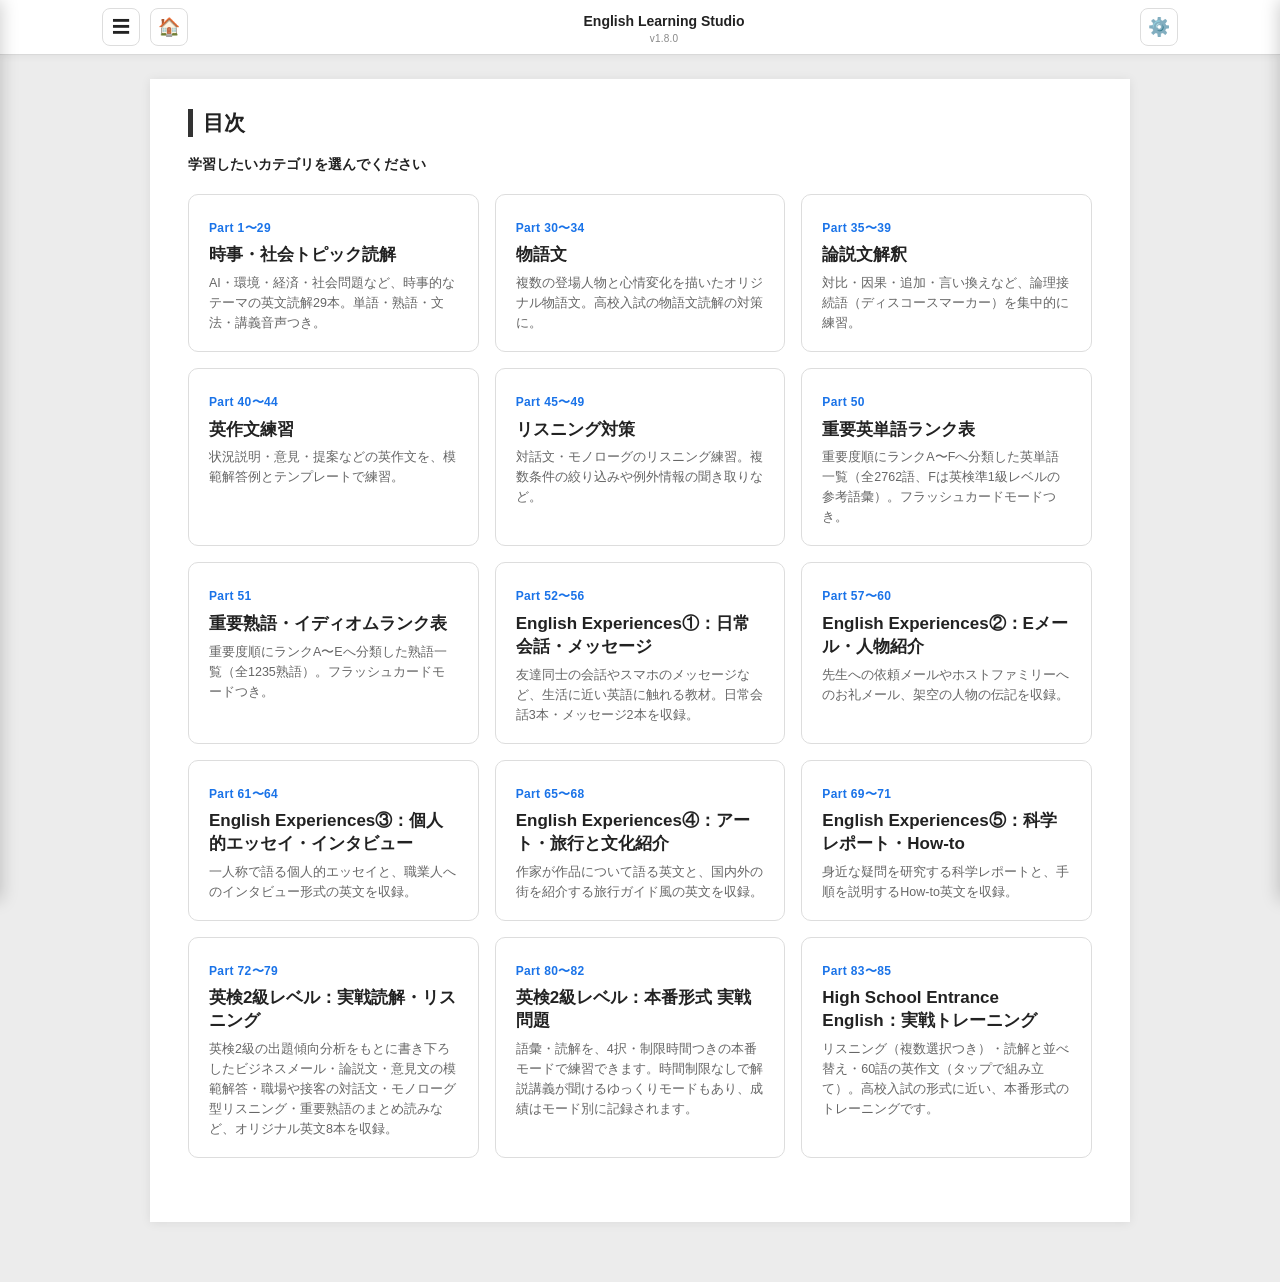
==== commit 5a969fd2: "v1.8.0 v1.8.0" ====
--- a/index.html
+++ b/index.html
@@ -4,29 +4,29 @@
 <head>
 <meta charset="utf-8"/>
 <meta content="width=device-width, initial-scale=1, viewport-fit=cover" name="viewport"/>
-<title>English Reading Practice｜英文読解と語彙学習の英語学習アプリ</title>
-<meta content="英文と日本語訳を段落ごとに対応させたオリジナル読解教材と、英単語・熟語のランク別学習をまとめた無料の英語学習アプリ。音声読み上げ、フルスクリーン暗記モードで英検・高校入試対策に。" name="description"/>
+<title>English Learning Studio｜読解・語彙・実戦トレーニングの英語学習アプリ</title>
+<meta content="英文と日本語訳を段落ごとに対応させたオリジナル読解教材と、英単語・熟語のランク別学習をまとめた無料の英語学習アプリ。音声読み上げ、フルスクリーン暗記モード、リスニング・読解・英作文の実戦トレーニングで、英検・高校入試対策に。" name="description"/>
 <meta content="index,follow" name="robots"/>
 <link href="https://egoaid.github.io/English-Vocabulary/" rel="canonical"/>
 <meta content="ja_JP" property="og:locale"/>
 <meta content="https://egoaid.github.io/English-Vocabulary/" property="og:url"/>
-<meta content="English Reading Practice｜英文読解と語彙学習の英語学習アプリ" property="og:title"/>
-<meta content="英文と日本語訳を段落ごとに対応させたオリジナル読解教材と、英単語・熟語のランク別学習をまとめた無料の英語学習アプリ。音声読み上げ、フルスクリーン暗記モードで英検・高校入試対策に。" property="og:description"/>
+<meta content="English Learning Studio｜読解・語彙・実戦トレーニングの英語学習アプリ" property="og:title"/>
+<meta content="英文と日本語訳を段落ごとに対応させたオリジナル読解教材と、英単語・熟語のランク別学習をまとめた無料の英語学習アプリ。音声読み上げ、フルスクリーン暗記モード、リスニング・読解・英作文の実戦トレーニングで、英検・高校入試対策に。" property="og:description"/>
 <meta content="website" property="og:type"/>
-<meta content="English Reading Practice" property="og:site_name"/>
+<meta content="English Learning Studio" property="og:site_name"/>
 <meta content="https://egoaid.github.io/English-Vocabulary/icons/og-image.png" property="og:image"/>
 <meta content="1200" property="og:image:width"/>
 <meta content="630" property="og:image:height"/>
 <meta content="summary_large_image" name="twitter:card"/>
-<meta content="English Reading Practice｜英文読解と語彙学習の英語学習アプリ" name="twitter:title"/>
-<meta content="英文と日本語訳を段落ごとに対応させたオリジナル読解教材と、英単語・熟語のランク別学習をまとめた無料の英語学習アプリ。音声読み上げ、フルスクリーン暗記モードで英検・高校入試対策に。" name="twitter:description"/>
+<meta content="English Learning Studio｜読解・語彙・実戦トレーニングの英語学習アプリ" name="twitter:title"/>
+<meta content="英文と日本語訳を段落ごとに対応させたオリジナル読解教材と、英単語・熟語のランク別学習をまとめた無料の英語学習アプリ。音声読み上げ、フルスクリーン暗記モード、リスニング・読解・英作文の実戦トレーニングで、英検・高校入試対策に。" name="twitter:description"/>
 <meta content="https://egoaid.github.io/English-Vocabulary/icons/og-image.png" name="twitter:image"/>
 <link href="manifest.json" rel="manifest"/>
 <meta content="#222222" name="theme-color"/>
 <meta content="yes" name="mobile-web-app-capable"/>
 <meta content="yes" name="apple-mobile-web-app-capable"/>
 <meta content="default" name="apple-mobile-web-app-status-bar-style"/>
-<meta content="English Reading" name="apple-mobile-web-app-title"/>
+<meta content="English Studio" name="apple-mobile-web-app-title"/>
 <link href="icons/apple-touch-icon-180.png" rel="apple-touch-icon"/>
 <link href="icons/favicon-32.png" rel="icon" sizes="32x32" type="image/png"/>
 <link href="icons/favicon-16.png" rel="icon" sizes="16x16" type="image/png"/>
@@ -41,17 +41,17 @@
       "@type": "WebSite",
       "@id": "https://egoaid.github.io/English-Vocabulary/#website",
       "url": "https://egoaid.github.io/English-Vocabulary/",
-      "name": "English Reading Practice",
+      "name": "English Learning Studio",
       "inLanguage": "ja"
     },
     {
       "@type": "WebApplication",
-      "name": "English Reading Practice",
+      "name": "English Learning Studio",
       "url": "https://egoaid.github.io/English-Vocabulary/",
       "applicationCategory": "EducationalApplication",
       "operatingSystem": "Any (modern web browser)",
       "browserRequirements": "Requires a browser with Web Speech API support for audio playback",
-      "description": "英文と日本語訳を段落ごとに対応させたオリジナル読解教材と、英単語・熟語のランク別学習をまとめた無料の英語学習アプリ。音声読み上げ、フルスクリーン暗記モードで英検・高校入試対策に。",
+      "description": "英文と日本語訳を段落ごとに対応させたオリジナル読解教材と、英単語・熟語のランク別学習をまとめた無料の英語学習アプリ。音声読み上げ、フルスクリーン暗記モード、リスニング・読解・英作文の実戦トレーニングで、英検・高校入試対策に。",
       "inLanguage": ["en", "ja"],
       "isAccessibleForFree": true,
       "offers": { "@type": "Offer", "price": "0", "priceCurrency": "JPY" },
@@ -68,7 +68,7 @@
 <span class="icon-bars">&#9776;</span>
 </button>
 <a class="icon-btn" href="index.html" aria-label="ホーム（目次）" title="ホーム（目次）">🏠</a>
-<strong class="app-title">English Reading Practice</strong>
+<strong class="app-title">English Learning Studio</strong>
 <button class="icon-btn" id="settingsToggle" aria-label="設定を開く" title="設定">&#9881;&#65039;</button>
 </div>
 </header>
@@ -175,6 +175,10 @@
 <a href="reading-11.html#part-79" class="sidebar-link" data-target="part-79" data-file="reading-11.html"><span class="sidebar-num">79</span><span class="sidebar-title">リスニング対策（電話・接客）: Changing a Hotel Reservation</span></a>
 <div class="sidebar-group-label">Part 80&ndash;82：英検2級レベル 本番形式 実戦問題</div>
 <a href="quiz.html" class="sidebar-link" data-target="quizApp" data-file="quiz.html"><span class="sidebar-num">80</span><span class="sidebar-title">語彙・熟語の4択問題、読解の4択問題（制限時間つき・成績記録つき）</span></a>
+<div class="sidebar-group-label">Part 83&ndash;85：High School Entrance English 実戦トレーニング</div>
+<a href="quiz.html#quizGroupHs" class="sidebar-link" data-target="quizGroupHs" data-file="quiz.html"><span class="sidebar-num">83</span><span class="sidebar-title">リスニング＆情報選択（複数選択つき）</span></a>
+<a href="quiz.html#quizGroupHs" class="sidebar-link" data-target="quizGroupHs" data-file="quiz.html"><span class="sidebar-num">84</span><span class="sidebar-title">読解・推論（並べ替えつき）</span></a>
+<a href="quiz.html#quizGroupHs" class="sidebar-link" data-target="quizGroupHs" data-file="quiz.html"><span class="sidebar-num">85</span><span class="sidebar-title">英作文（チップ組み立て・60語）</span></a>
 </nav>
 </aside>
 
@@ -334,6 +338,13 @@
 <li>設定で「暗記済みを省略する」をオンにすると、チェック済みの単語・熟語はフラッシュカードで再生されなくなります。</li>
 <li>設定で「ランダムな順番で再生する」をオンにすると、毎回シャッフルされた順番でカードが再生されます。</li>
 </ul>
+<h3>実戦トレーニング（Part 80〜85）の使い方</h3>
+<ul>
+<li><strong>本番モードとゆっくりモード</strong> --- 実戦問題のトップで切り替えます。本番モードは制限時間つき、ゆっくりモードは時間制限なしで、解答後に「問題を解くコツと解説の講義」が表示されます（🔊で音声も聞けます）。成績は<strong>モード別に別々に記録</strong>され、成績画面のタブで切り替えて確認できます。</li>
+<li><strong>問題の形式</strong> --- 4択に加えて、「2つ選ぶ」問題（選択後に「解答する」を押します）、文を正しい順に並べる問題、語句のチップを並べて英文を作る問題があります。チップは、タップで追加、タップして選ぶと「左へ・右へ・外す」ができ、パソコンではドラッグ＆ドロップでも並べ替えられます。</li>
+<li><strong>リスニング（Part 83）</strong> --- 🔊ボタンで放送を再生します（男性・女性の声は自動で切り替わります）。本番は1回だけ放送されますが、練習では何度でも再生できます。放送文と日本語訳は、解答のあとに表示されます。音声はお使いのブラウザの読み上げ機能によるものです。</li>
+<li><strong>英作文（Part 85）</strong> --- 60語以上の英文を、チップを並べて組み立てます。語数が画面に表示されます。文の並べ方に正解が複数ある問題もあります。</li>
+</ul>
 <h3>設定でできること</h3>
 <ul>
 <li>読み上げ速度（通常・ゆっくり・フルスクリーン・フラッシュカード）の変更</li>
@@ -369,7 +380,7 @@
 <h2>目次</h2>
 <h3>学習したいカテゴリを選んでください</h3>
 <div class="category-grid">
-<a href="reading-1.html" class="category-card"><span class="cat-range">Part 1〜29</span><h3>時事・社会トピック読解</h3><p>AI・環境・経済・社会問題など、時事的なテーマの英文読解29本。単語・熟語・文法・講義音声つき。</p></a><a href="reading-2.html" class="category-card"><span class="cat-range">Part 30〜34</span><h3>物語文</h3><p>複数の登場人物と心情変化を描いたオリジナル物語文。高校入試の物語文読解の対策に。</p></a><a href="reading-3.html" class="category-card"><span class="cat-range">Part 35〜39</span><h3>論説文解釈</h3><p>対比・因果・追加・言い換えなど、論理接続語（ディスコースマーカー）を集中的に練習。</p></a><a href="reading-4.html" class="category-card"><span class="cat-range">Part 40〜44</span><h3>英作文練習</h3><p>状況説明・意見・提案などの英作文を、模範解答例とテンプレートで練習。</p></a><a href="reading-5.html" class="category-card"><span class="cat-range">Part 45〜49</span><h3>リスニング対策</h3><p>対話文・モノローグのリスニング練習。複数条件の絞り込みや例外情報の聞き取りなど。</p></a><a href="vocab-words.html" class="category-card"><span class="cat-range">Part 50</span><h3>重要英単語ランク表</h3><p>重要度順にランクA〜Fへ分類した英単語一覧（全2762語、Fは英検準1級レベルの参考語彙）。フラッシュカードモードつき。</p></a><a href="vocab-idioms.html" class="category-card"><span class="cat-range">Part 51</span><h3>重要熟語・イディオムランク表</h3><p>重要度順にランクA〜Eへ分類した熟語一覧（全1235熟語）。フラッシュカードモードつき。</p></a><a href="reading-6.html" class="category-card"><span class="cat-range">Part 52〜56</span><h3>English Experiences①：日常会話・メッセージ</h3><p>友達同士の会話やスマホのメッセージなど、生活に近い英語に触れる教材。日常会話3本・メッセージ2本を収録。</p></a><a href="reading-7.html" class="category-card"><span class="cat-range">Part 57〜60</span><h3>English Experiences②：Eメール・人物紹介</h3><p>先生への依頼メールやホストファミリーへのお礼メール、架空の人物の伝記を収録。</p></a><a href="reading-8.html" class="category-card"><span class="cat-range">Part 61〜64</span><h3>English Experiences③：個人的エッセイ・インタビュー</h3><p>一人称で語る個人的エッセイと、職業人へのインタビュー形式の英文を収録。</p></a><a href="reading-9.html" class="category-card"><span class="cat-range">Part 65〜68</span><h3>English Experiences④：アート・旅行と文化紹介</h3><p>作家が作品について語る英文と、国内外の街を紹介する旅行ガイド風の英文を収録。</p></a><a href="reading-10.html" class="category-card"><span class="cat-range">Part 69〜71</span><h3>English Experiences⑤：科学レポート・How-to</h3><p>身近な疑問を研究する科学レポートと、手順を説明するHow-to英文を収録。</p></a><a href="reading-11.html" class="category-card"><span class="cat-range">Part 72〜79</span><h3>英検2級レベル：実戦読解・リスニング</h3><p>英検2級の出題傾向分析をもとに書き下ろしたビジネスメール・論説文・意見文の模範解答・職場や接客の対話文・モノローグ型リスニング・重要熟語のまとめ読みなど、オリジナル英文8本を収録。</p></a><a href="quiz.html" class="category-card"><span class="cat-range">Part 80〜82</span><h3>英検2級レベル：本番形式 実戦問題</h3><p>4択・制限時間つきの本番形式で実力を試せます。正答率や間違えた理由を自動で記録し、苦手分野をグラフで確認しながら復習できます。</p></a>
+<a href="reading-1.html" class="category-card"><span class="cat-range">Part 1〜29</span><h3>時事・社会トピック読解</h3><p>AI・環境・経済・社会問題など、時事的なテーマの英文読解29本。単語・熟語・文法・講義音声つき。</p></a><a href="reading-2.html" class="category-card"><span class="cat-range">Part 30〜34</span><h3>物語文</h3><p>複数の登場人物と心情変化を描いたオリジナル物語文。高校入試の物語文読解の対策に。</p></a><a href="reading-3.html" class="category-card"><span class="cat-range">Part 35〜39</span><h3>論説文解釈</h3><p>対比・因果・追加・言い換えなど、論理接続語（ディスコースマーカー）を集中的に練習。</p></a><a href="reading-4.html" class="category-card"><span class="cat-range">Part 40〜44</span><h3>英作文練習</h3><p>状況説明・意見・提案などの英作文を、模範解答例とテンプレートで練習。</p></a><a href="reading-5.html" class="category-card"><span class="cat-range">Part 45〜49</span><h3>リスニング対策</h3><p>対話文・モノローグのリスニング練習。複数条件の絞り込みや例外情報の聞き取りなど。</p></a><a href="vocab-words.html" class="category-card"><span class="cat-range">Part 50</span><h3>重要英単語ランク表</h3><p>重要度順にランクA〜Fへ分類した英単語一覧（全2762語、Fは英検準1級レベルの参考語彙）。フラッシュカードモードつき。</p></a><a href="vocab-idioms.html" class="category-card"><span class="cat-range">Part 51</span><h3>重要熟語・イディオムランク表</h3><p>重要度順にランクA〜Eへ分類した熟語一覧（全1235熟語）。フラッシュカードモードつき。</p></a><a href="reading-6.html" class="category-card"><span class="cat-range">Part 52〜56</span><h3>English Experiences①：日常会話・メッセージ</h3><p>友達同士の会話やスマホのメッセージなど、生活に近い英語に触れる教材。日常会話3本・メッセージ2本を収録。</p></a><a href="reading-7.html" class="category-card"><span class="cat-range">Part 57〜60</span><h3>English Experiences②：Eメール・人物紹介</h3><p>先生への依頼メールやホストファミリーへのお礼メール、架空の人物の伝記を収録。</p></a><a href="reading-8.html" class="category-card"><span class="cat-range">Part 61〜64</span><h3>English Experiences③：個人的エッセイ・インタビュー</h3><p>一人称で語る個人的エッセイと、職業人へのインタビュー形式の英文を収録。</p></a><a href="reading-9.html" class="category-card"><span class="cat-range">Part 65〜68</span><h3>English Experiences④：アート・旅行と文化紹介</h3><p>作家が作品について語る英文と、国内外の街を紹介する旅行ガイド風の英文を収録。</p></a><a href="reading-10.html" class="category-card"><span class="cat-range">Part 69〜71</span><h3>English Experiences⑤：科学レポート・How-to</h3><p>身近な疑問を研究する科学レポートと、手順を説明するHow-to英文を収録。</p></a><a href="reading-11.html" class="category-card"><span class="cat-range">Part 72〜79</span><h3>英検2級レベル：実戦読解・リスニング</h3><p>英検2級の出題傾向分析をもとに書き下ろしたビジネスメール・論説文・意見文の模範解答・職場や接客の対話文・モノローグ型リスニング・重要熟語のまとめ読みなど、オリジナル英文8本を収録。</p></a><a href="quiz.html" class="category-card"><span class="cat-range">Part 80〜82</span><h3>英検2級レベル：本番形式 実戦問題</h3><p>語彙・読解を、4択・制限時間つきの本番モードで練習できます。時間制限なしで解説講義が聞けるゆっくりモードもあり、成績はモード別に記録されます。</p></a><a href="quiz.html#quizGroupHs" class="category-card"><span class="cat-range">Part 83〜85</span><h3>High School Entrance English：実戦トレーニング</h3><p>リスニング（複数選択つき）・読解と並べ替え・60語の英作文（タップで組み立て）。高校入試の形式に近い、本番形式のトレーニングです。</p></a>
 </div>
 </section>
 </div>
--- a/styles.css
+++ b/styles.css
@@ -1984,3 +1984,146 @@
     font-size: 11.5px;
   }
 }
+
+/* ---------- quiz: ゆっくりモード toggle & lecture ---------- */
+.quiz-slow-toggle {
+  display: flex;
+  align-items: flex-start;
+  gap: 10px;
+  margin: 0 0 10px;
+  padding: 10px 12px;
+  background: #f2f6fb;
+  border: 1px solid #d7e3f0;
+  border-radius: 8px;
+  font-size: 13px;
+  line-height: 1.55;
+  cursor: pointer;
+}
+.quiz-slow-toggle input { margin-top: 4px; width: 18px; height: 18px; flex: 0 0 auto; }
+.quiz-lecture { margin: 0 0 14px; }
+body.dark-mode .quiz-slow-toggle { background: #1c2a38; border-color: #2a3b4d; }
+
+/* ---------- app version under the header title ---------- */
+.app-title .app-version {
+  display: block;
+  font-size: 10px;
+  font-weight: 400;
+  line-height: 1.1;
+  color: #888;
+  letter-spacing: .02em;
+}
+body.dark-mode .app-title .app-version { color: #9aa0aa; }
+
+/* ---------- 実戦トレーニング: group titles, listening, multi-select, chip tray, stats tabs ---------- */
+.cover-sub { font-size: .55em; font-weight: 400; color: var(--muted); letter-spacing: .06em; }
+.quiz-group-title {
+  grid-column: 1 / -1;
+  margin: 10px 0 0;
+  padding: 6px 0 4px;
+  font-size: 14px;
+  border-bottom: 2px solid #1a73e8;
+}
+.quiz-group-title:first-child { margin-top: 0; }
+
+.quiz-listen {
+  background: #f2f6fb;
+  border: 1px solid #d7e3f0;
+  border-radius: 8px;
+  padding: 12px 14px;
+  margin-bottom: 14px;
+}
+.quiz-listen-head { font-size: 13px; font-weight: 700; margin-bottom: 8px; }
+.quiz-listen-btns { display: flex; gap: 8px; flex-wrap: wrap; }
+.quiz-listen-btns .speak-btn { min-height: 40px; padding: 6px 16px; font-size: 13px; }
+.quiz-listen-note { font-size: 11.5px; color: var(--muted); margin: 8px 0 0; line-height: 1.5; }
+.quiz-listen-script {
+  position: absolute; width: 1px; height: 1px; overflow: hidden;
+  clip: rect(0 0 0 0); white-space: nowrap; padding: 0; border: 0; margin: 0;
+}
+.quiz-listen-script.is-open {
+  position: static; width: auto; height: auto; overflow: visible; clip: auto; white-space: normal;
+  margin-top: 10px; padding: 10px 12px; font-size: 12pt; line-height: 1.7;
+  background: #fff; border: 1px solid #e1e1e1; border-radius: 6px;
+}
+.quiz-listen-ja { margin-top: 6px; padding: 8px 12px; font-size: 12.5px; line-height: 1.7; color: #444; background: #fff; border: 1px dashed #cdd6e0; border-radius: 6px; }
+
+.quiz-choice-multi .quiz-choice-letter { border-radius: 4px; }
+.quiz-choice-selected { border-color: #1a73e8; background: #eaf2ff; }
+.quiz-choice-selected .quiz-choice-letter { background: #1a73e8; color: #fff; }
+.quiz-multi-bar { display: flex; align-items: center; gap: 12px; flex-wrap: wrap; margin: 12px 0; }
+.quiz-multi-hint { font-size: 13px; font-weight: 600; color: #333; }
+.quiz-btn:disabled { opacity: .45; cursor: default; }
+
+.quiz-tray { margin: 6px 0 14px; }
+.quiz-tray-hint { font-size: 12.5px; color: var(--muted); margin: 0 0 10px; line-height: 1.6; }
+.quiz-tray-lead { font-size: 13.5px; line-height: 1.6; padding: 10px 12px; margin-bottom: 10px; background: #fff8e6; border: 1px solid #f0dca4; border-radius: 8px; }
+.quiz-chip-lead-tag { display: inline-block; font-size: 11px; font-weight: 700; background: #f0c040; border-radius: 10px; padding: 1px 8px; margin-right: 4px; }
+.quiz-tray-branch { display: flex; gap: 8px; flex-wrap: wrap; margin-bottom: 12px; }
+.quiz-branch-btn { min-height: 44px; }
+.quiz-branch-btn.is-active { background: #1a73e8; color: #fff; border-color: #1a73e8; }
+.quiz-tray-wrap { margin-bottom: 12px; }
+.quiz-tray-label { font-size: 12px; font-weight: 700; color: #555; margin-bottom: 6px; }
+.quiz-tray-bank, .quiz-tray-answer {
+  display: flex; flex-wrap: wrap; gap: 8px; align-items: flex-start;
+  min-height: 56px; padding: 10px; border-radius: 8px;
+}
+.quiz-tray-bank { background: var(--soft); border: 1px dashed #bbb; }
+.quiz-tray-answer { background: #fff; border: 2px solid #9db8e8; }
+.quiz-tray-answer.is-over { background: #eef4ff; border-color: #1a73e8; }
+.quiz-tray-empty { font-size: 12px; color: #999; align-self: center; }
+.quiz-chip {
+  display: inline-flex; align-items: center; gap: 6px; text-align: left;
+  min-height: 44px; padding: 8px 14px;
+  font-size: 14px; line-height: 1.4; color: #222;
+  background: #fff; border: 1.5px solid #8a9bb5; border-radius: 22px;
+  cursor: pointer; box-shadow: 0 1px 2px rgba(0,0,0,.08);
+  user-select: none; -webkit-user-select: none; touch-action: manipulation;
+}
+.quiz-chip:hover:not(:disabled) { border-color: #1a73e8; background: #f5f8ff; }
+.quiz-chip-sentence { border-radius: 10px; width: 100%; font-size: 13.5px; }
+.quiz-chip-label { flex: 0 0 auto; font-weight: 700; color: #1a73e8; min-width: 1.4em; }
+.quiz-chip-answer { background: #eaf2ff; border-color: #6f98dd; }
+.quiz-chip.is-selected { outline: 3px solid #f0a020; background: #fff3d6; }
+.quiz-chip.is-dragging { opacity: .45; }
+.quiz-chip:disabled { cursor: default; opacity: .85; }
+.quiz-tray-tools { display: flex; flex-wrap: wrap; gap: 8px; margin-bottom: 12px; }
+.quiz-tray-tools .quiz-btn { min-height: 44px; padding: 8px 14px; font-size: 13px; }
+.quiz-tray-count { margin-top: 8px; font-size: 13px; font-weight: 700; color: #c0392b; }
+.quiz-tray-count.is-ok { color: #2e7d32; }
+.quiz-tray-preview { margin-top: 8px; padding: 10px 12px; font-size: 13.5px; line-height: 1.7; color: #333; background: #fafafa; border: 1px solid #e3e3e3; border-radius: 6px; min-height: 40px; font-family: Georgia, "Times New Roman", serif; }
+
+.quiz-feedback-detail { font-size: 13px; line-height: 1.7; margin: 0 0 12px; padding: 10px 12px; background: #fafafa; border: 1px solid #e3e3e3; border-radius: 8px; }
+.quiz-detail-label { font-size: 12px; font-weight: 700; color: #555; margin: 8px 0 4px; }
+.quiz-detail-label:first-child { margin-top: 0; }
+.quiz-detail-list { margin: 0 0 6px; padding-left: 22px; }
+.quiz-detail-wrongorder { color: #a33; }
+.quiz-detail-sent { padding: 3px 0; font-family: Georgia, serif; }
+.quiz-detail-sent.ng { color: #a33; }
+.quiz-detail-wc.ok { color: #2e7d32; font-weight: 700; }
+.quiz-detail-wc.ng { color: #c0392b; font-weight: 700; }
+.quiz-detail-model { padding: 8px 10px; background: #eaf7ea; border: 1px solid #b9dcb9; border-radius: 6px; font-family: Georgia, serif; }
+.quiz-detail-note { font-size: 12px; color: var(--muted); }
+.quiz-detail-script { margin: 8px 0; padding: 10px 12px; background: #f2f6fb; border-radius: 8px; }
+.quiz-detail-en { font-family: Georgia, serif; line-height: 1.7; margin: 0 0 6px; }
+.quiz-detail-ja { font-size: 12.5px; color: #444; line-height: 1.7; margin: 0; }
+.quiz-review-extra { margin-bottom: 10px; font-size: 13px; line-height: 1.7; }
+
+.quiz-stats-tabs { display: flex; gap: 8px; margin: 0 0 8px; }
+.quiz-stats-tabs button {
+  flex: 1; min-height: 44px; border: 1.5px solid #bbb; background: #fff; border-radius: 8px;
+  font-size: 13.5px; font-weight: 600; cursor: pointer;
+}
+.quiz-stats-tabs button.is-active { background: #1a73e8; color: #fff; border-color: #1a73e8; }
+
+body.dark-mode .quiz-listen, body.dark-mode .quiz-detail-script { background: #1c2a38; border-color: #2a3b4d; }
+body.dark-mode .quiz-listen-script.is-open, body.dark-mode .quiz-listen-ja,
+body.dark-mode .quiz-tray-answer, body.dark-mode .quiz-chip, body.dark-mode .quiz-stats-tabs button { background: #24262c; color: #e6e6e6; border-color: #3a3d44; }
+body.dark-mode .quiz-tray-bank, body.dark-mode .quiz-tray-preview, body.dark-mode .quiz-feedback-detail { background: #202329; border-color: #34363c; color: #ddd; }
+body.dark-mode .quiz-chip-answer { background: #1f3350; }
+body.dark-mode .quiz-chip.is-selected { background: #4a3a14; }
+body.dark-mode .quiz-tray-lead { background: #3a3220; border-color: #5a4c28; color: #eee; }
+body.dark-mode .quiz-choice-selected { background: #1f3350; }
+body.dark-mode .quiz-stats-tabs button.is-active { background: #1a73e8; color: #fff; }
+@media (max-width: 700px) {
+  .quiz-chip { font-size: 14.5px; }
+}
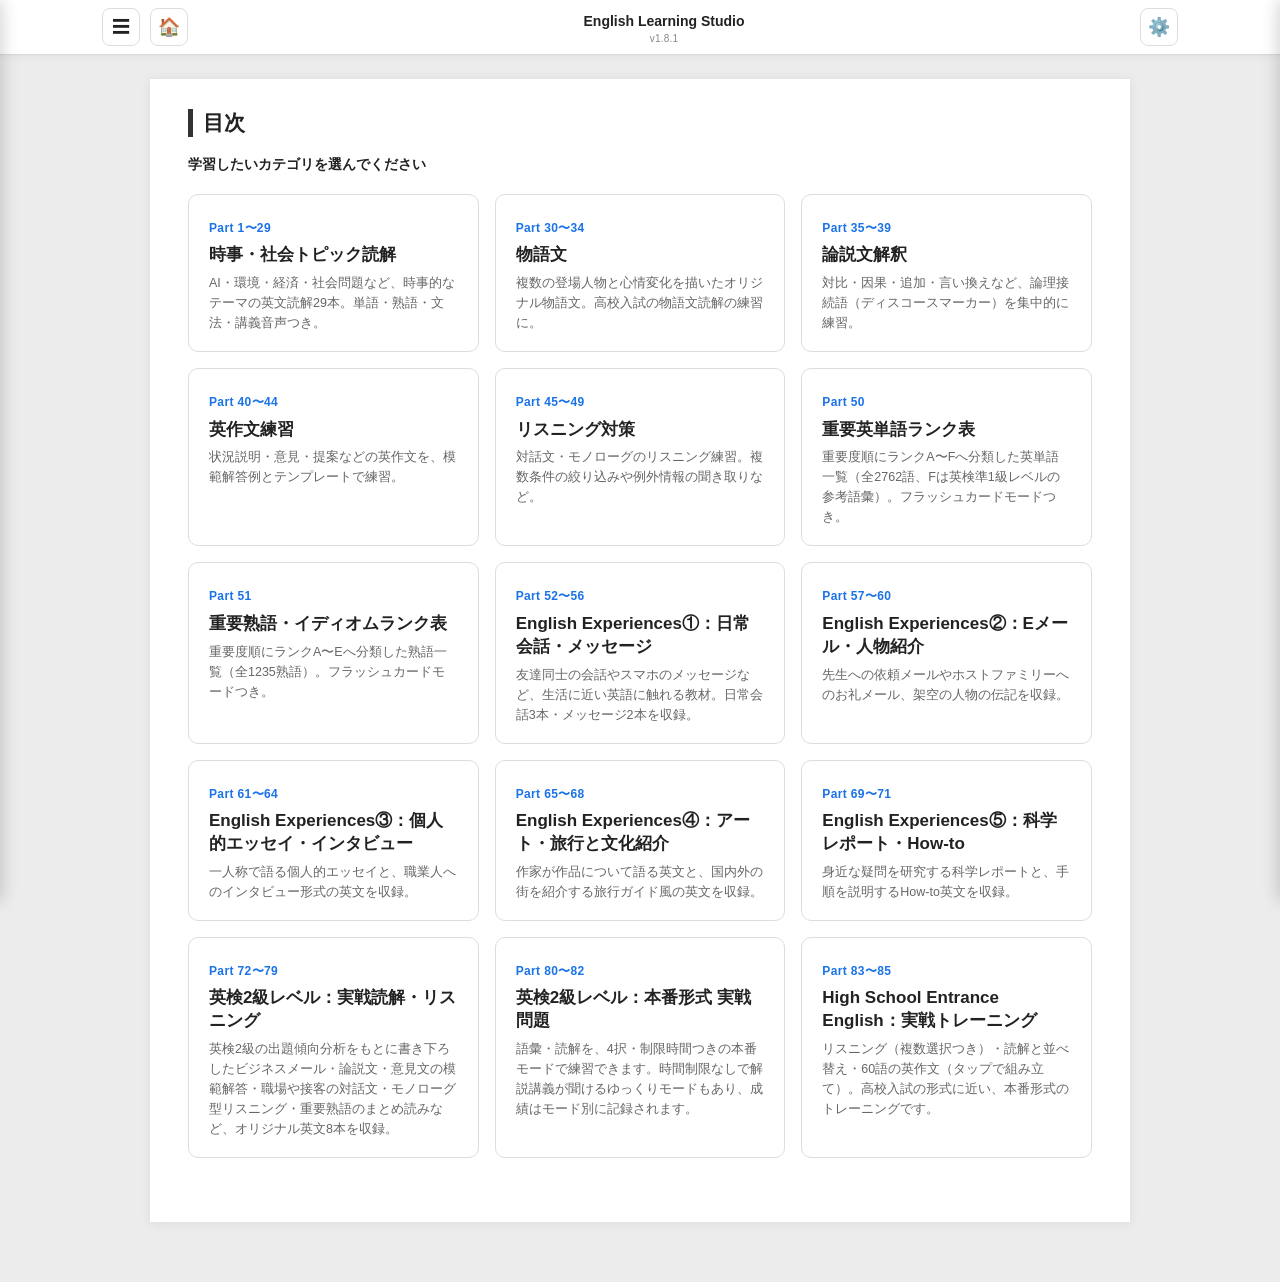
==== commit 18a82e45: "v1.8.0 v1.8.0" ====
--- a/index.html
+++ b/index.html
@@ -5,13 +5,13 @@
 <meta charset="utf-8"/>
 <meta content="width=device-width, initial-scale=1, viewport-fit=cover" name="viewport"/>
 <title>English Learning Studio｜読解・語彙・実戦トレーニングの英語学習アプリ</title>
-<meta content="英文と日本語訳を段落ごとに対応させたオリジナル読解教材と、英単語・熟語のランク別学習をまとめた無料の英語学習アプリ。音声読み上げ、フルスクリーン暗記モード、リスニング・読解・英作文の実戦トレーニングで、英検・高校入試対策に。" name="description"/>
+<meta content="英文と日本語訳を段落ごとに対応させたオリジナル読解教材と、英単語・熟語のランク別学習をまとめた無料の英語学習アプリ。音声読み上げ、フルスクリーン暗記モード、リスニング・読解・英作文の実戦トレーニングで、英検・高校入試の学習に。" name="description"/>
 <meta content="index,follow" name="robots"/>
 <link href="https://egoaid.github.io/English-Vocabulary/" rel="canonical"/>
 <meta content="ja_JP" property="og:locale"/>
 <meta content="https://egoaid.github.io/English-Vocabulary/" property="og:url"/>
 <meta content="English Learning Studio｜読解・語彙・実戦トレーニングの英語学習アプリ" property="og:title"/>
-<meta content="英文と日本語訳を段落ごとに対応させたオリジナル読解教材と、英単語・熟語のランク別学習をまとめた無料の英語学習アプリ。音声読み上げ、フルスクリーン暗記モード、リスニング・読解・英作文の実戦トレーニングで、英検・高校入試対策に。" property="og:description"/>
+<meta content="英文と日本語訳を段落ごとに対応させたオリジナル読解教材と、英単語・熟語のランク別学習をまとめた無料の英語学習アプリ。音声読み上げ、フルスクリーン暗記モード、リスニング・読解・英作文の実戦トレーニングで、英検・高校入試の学習に。" property="og:description"/>
 <meta content="website" property="og:type"/>
 <meta content="English Learning Studio" property="og:site_name"/>
 <meta content="https://egoaid.github.io/English-Vocabulary/icons/og-image.png" property="og:image"/>
@@ -19,7 +19,7 @@
 <meta content="630" property="og:image:height"/>
 <meta content="summary_large_image" name="twitter:card"/>
 <meta content="English Learning Studio｜読解・語彙・実戦トレーニングの英語学習アプリ" name="twitter:title"/>
-<meta content="英文と日本語訳を段落ごとに対応させたオリジナル読解教材と、英単語・熟語のランク別学習をまとめた無料の英語学習アプリ。音声読み上げ、フルスクリーン暗記モード、リスニング・読解・英作文の実戦トレーニングで、英検・高校入試対策に。" name="twitter:description"/>
+<meta content="英文と日本語訳を段落ごとに対応させたオリジナル読解教材と、英単語・熟語のランク別学習をまとめた無料の英語学習アプリ。音声読み上げ、フルスクリーン暗記モード、リスニング・読解・英作文の実戦トレーニングで、英検・高校入試の学習に。" name="twitter:description"/>
 <meta content="https://egoaid.github.io/English-Vocabulary/icons/og-image.png" name="twitter:image"/>
 <link href="manifest.json" rel="manifest"/>
 <meta content="#222222" name="theme-color"/>
@@ -51,7 +51,7 @@
       "applicationCategory": "EducationalApplication",
       "operatingSystem": "Any (modern web browser)",
       "browserRequirements": "Requires a browser with Web Speech API support for audio playback",
-      "description": "英文と日本語訳を段落ごとに対応させたオリジナル読解教材と、英単語・熟語のランク別学習をまとめた無料の英語学習アプリ。音声読み上げ、フルスクリーン暗記モード、リスニング・読解・英作文の実戦トレーニングで、英検・高校入試対策に。",
+      "description": "英文と日本語訳を段落ごとに対応させたオリジナル読解教材と、英単語・熟語のランク別学習をまとめた無料の英語学習アプリ。音声読み上げ、フルスクリーン暗記モード、リスニング・読解・英作文の実戦トレーニングで、英検・高校入試の学習に。",
       "inLanguage": ["en", "ja"],
       "isAccessibleForFree": true,
       "offers": { "@type": "Offer", "price": "0", "priceCurrency": "JPY" },
@@ -306,7 +306,7 @@
 <h3>本文中のマーカーの意味</h3>
 <ul>
 <li><strong>太字</strong> --- 重要単語。</li>
-<li><strong class="idiom">波下線</strong> --- 熟語（Idiom Focuss）。</li>
+<li><strong class="idiom">波下線</strong> --- 熟語（Idiom Focus）。</li>
 <li><span class="ue-mark">青下線</span> --- Useful Expressions。</li>
 <li><span class="gr-mark">緑点線</span> --- Grammar &amp; Reading Points。</li>
 <li><span class="dm-mark">オレンジ点線</span> --- 論理接続語（ディスコースマーカー）。</li>
@@ -380,7 +380,7 @@
 <h2>目次</h2>
 <h3>学習したいカテゴリを選んでください</h3>
 <div class="category-grid">
-<a href="reading-1.html" class="category-card"><span class="cat-range">Part 1〜29</span><h3>時事・社会トピック読解</h3><p>AI・環境・経済・社会問題など、時事的なテーマの英文読解29本。単語・熟語・文法・講義音声つき。</p></a><a href="reading-2.html" class="category-card"><span class="cat-range">Part 30〜34</span><h3>物語文</h3><p>複数の登場人物と心情変化を描いたオリジナル物語文。高校入試の物語文読解の対策に。</p></a><a href="reading-3.html" class="category-card"><span class="cat-range">Part 35〜39</span><h3>論説文解釈</h3><p>対比・因果・追加・言い換えなど、論理接続語（ディスコースマーカー）を集中的に練習。</p></a><a href="reading-4.html" class="category-card"><span class="cat-range">Part 40〜44</span><h3>英作文練習</h3><p>状況説明・意見・提案などの英作文を、模範解答例とテンプレートで練習。</p></a><a href="reading-5.html" class="category-card"><span class="cat-range">Part 45〜49</span><h3>リスニング対策</h3><p>対話文・モノローグのリスニング練習。複数条件の絞り込みや例外情報の聞き取りなど。</p></a><a href="vocab-words.html" class="category-card"><span class="cat-range">Part 50</span><h3>重要英単語ランク表</h3><p>重要度順にランクA〜Fへ分類した英単語一覧（全2762語、Fは英検準1級レベルの参考語彙）。フラッシュカードモードつき。</p></a><a href="vocab-idioms.html" class="category-card"><span class="cat-range">Part 51</span><h3>重要熟語・イディオムランク表</h3><p>重要度順にランクA〜Eへ分類した熟語一覧（全1235熟語）。フラッシュカードモードつき。</p></a><a href="reading-6.html" class="category-card"><span class="cat-range">Part 52〜56</span><h3>English Experiences①：日常会話・メッセージ</h3><p>友達同士の会話やスマホのメッセージなど、生活に近い英語に触れる教材。日常会話3本・メッセージ2本を収録。</p></a><a href="reading-7.html" class="category-card"><span class="cat-range">Part 57〜60</span><h3>English Experiences②：Eメール・人物紹介</h3><p>先生への依頼メールやホストファミリーへのお礼メール、架空の人物の伝記を収録。</p></a><a href="reading-8.html" class="category-card"><span class="cat-range">Part 61〜64</span><h3>English Experiences③：個人的エッセイ・インタビュー</h3><p>一人称で語る個人的エッセイと、職業人へのインタビュー形式の英文を収録。</p></a><a href="reading-9.html" class="category-card"><span class="cat-range">Part 65〜68</span><h3>English Experiences④：アート・旅行と文化紹介</h3><p>作家が作品について語る英文と、国内外の街を紹介する旅行ガイド風の英文を収録。</p></a><a href="reading-10.html" class="category-card"><span class="cat-range">Part 69〜71</span><h3>English Experiences⑤：科学レポート・How-to</h3><p>身近な疑問を研究する科学レポートと、手順を説明するHow-to英文を収録。</p></a><a href="reading-11.html" class="category-card"><span class="cat-range">Part 72〜79</span><h3>英検2級レベル：実戦読解・リスニング</h3><p>英検2級の出題傾向分析をもとに書き下ろしたビジネスメール・論説文・意見文の模範解答・職場や接客の対話文・モノローグ型リスニング・重要熟語のまとめ読みなど、オリジナル英文8本を収録。</p></a><a href="quiz.html" class="category-card"><span class="cat-range">Part 80〜82</span><h3>英検2級レベル：本番形式 実戦問題</h3><p>語彙・読解を、4択・制限時間つきの本番モードで練習できます。時間制限なしで解説講義が聞けるゆっくりモードもあり、成績はモード別に記録されます。</p></a><a href="quiz.html#quizGroupHs" class="category-card"><span class="cat-range">Part 83〜85</span><h3>High School Entrance English：実戦トレーニング</h3><p>リスニング（複数選択つき）・読解と並べ替え・60語の英作文（タップで組み立て）。高校入試の形式に近い、本番形式のトレーニングです。</p></a>
+<a href="reading-1.html" class="category-card"><span class="cat-range">Part 1〜29</span><h3>時事・社会トピック読解</h3><p>AI・環境・経済・社会問題など、時事的なテーマの英文読解29本。単語・熟語・文法・講義音声つき。</p></a><a href="reading-2.html" class="category-card"><span class="cat-range">Part 30〜34</span><h3>物語文</h3><p>複数の登場人物と心情変化を描いたオリジナル物語文。高校入試の物語文読解の練習に。</p></a><a href="reading-3.html" class="category-card"><span class="cat-range">Part 35〜39</span><h3>論説文解釈</h3><p>対比・因果・追加・言い換えなど、論理接続語（ディスコースマーカー）を集中的に練習。</p></a><a href="reading-4.html" class="category-card"><span class="cat-range">Part 40〜44</span><h3>英作文練習</h3><p>状況説明・意見・提案などの英作文を、模範解答例とテンプレートで練習。</p></a><a href="reading-5.html" class="category-card"><span class="cat-range">Part 45〜49</span><h3>リスニング対策</h3><p>対話文・モノローグのリスニング練習。複数条件の絞り込みや例外情報の聞き取りなど。</p></a><a href="vocab-words.html" class="category-card"><span class="cat-range">Part 50</span><h3>重要英単語ランク表</h3><p>重要度順にランクA〜Fへ分類した英単語一覧（全2762語、Fは英検準1級レベルの参考語彙）。フラッシュカードモードつき。</p></a><a href="vocab-idioms.html" class="category-card"><span class="cat-range">Part 51</span><h3>重要熟語・イディオムランク表</h3><p>重要度順にランクA〜Eへ分類した熟語一覧（全1235熟語）。フラッシュカードモードつき。</p></a><a href="reading-6.html" class="category-card"><span class="cat-range">Part 52〜56</span><h3>English Experiences①：日常会話・メッセージ</h3><p>友達同士の会話やスマホのメッセージなど、生活に近い英語に触れる教材。日常会話3本・メッセージ2本を収録。</p></a><a href="reading-7.html" class="category-card"><span class="cat-range">Part 57〜60</span><h3>English Experiences②：Eメール・人物紹介</h3><p>先生への依頼メールやホストファミリーへのお礼メール、架空の人物の伝記を収録。</p></a><a href="reading-8.html" class="category-card"><span class="cat-range">Part 61〜64</span><h3>English Experiences③：個人的エッセイ・インタビュー</h3><p>一人称で語る個人的エッセイと、職業人へのインタビュー形式の英文を収録。</p></a><a href="reading-9.html" class="category-card"><span class="cat-range">Part 65〜68</span><h3>English Experiences④：アート・旅行と文化紹介</h3><p>作家が作品について語る英文と、国内外の街を紹介する旅行ガイド風の英文を収録。</p></a><a href="reading-10.html" class="category-card"><span class="cat-range">Part 69〜71</span><h3>English Experiences⑤：科学レポート・How-to</h3><p>身近な疑問を研究する科学レポートと、手順を説明するHow-to英文を収録。</p></a><a href="reading-11.html" class="category-card"><span class="cat-range">Part 72〜79</span><h3>英検2級レベル：実戦読解・リスニング</h3><p>英検2級の出題傾向分析をもとに書き下ろしたビジネスメール・論説文・意見文の模範解答・職場や接客の対話文・モノローグ型リスニング・重要熟語のまとめ読みなど、オリジナル英文8本を収録。</p></a><a href="quiz.html" class="category-card"><span class="cat-range">Part 80〜82</span><h3>英検2級レベル：本番形式 実戦問題</h3><p>語彙・読解を、4択・制限時間つきの本番モードで練習できます。時間制限なしで解説講義が聞けるゆっくりモードもあり、成績はモード別に記録されます。</p></a><a href="quiz.html#quizGroupHs" class="category-card"><span class="cat-range">Part 83〜85</span><h3>High School Entrance English：実戦トレーニング</h3><p>リスニング（複数選択つき）・読解と並べ替え・60語の英作文（タップで組み立て）。高校入試の形式に近い、本番形式のトレーニングです。</p></a>
 </div>
 </section>
 </div>
